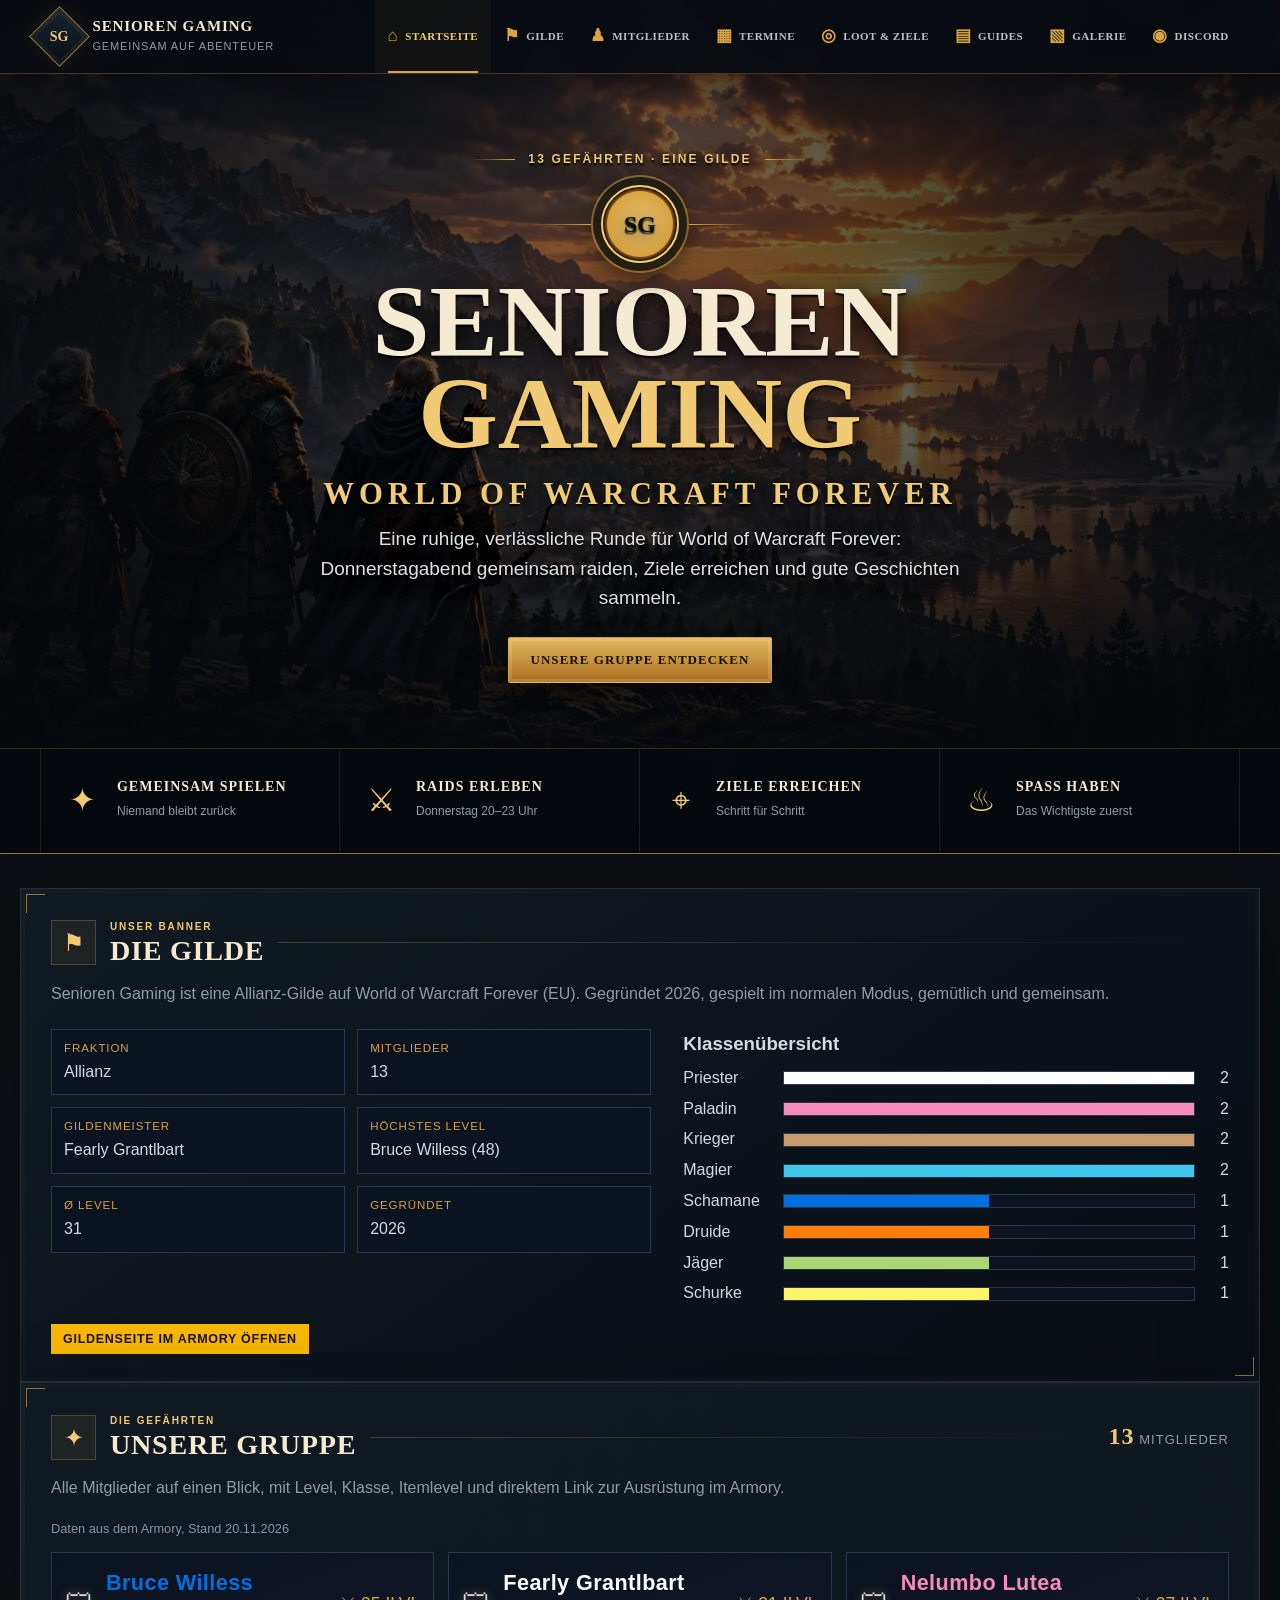
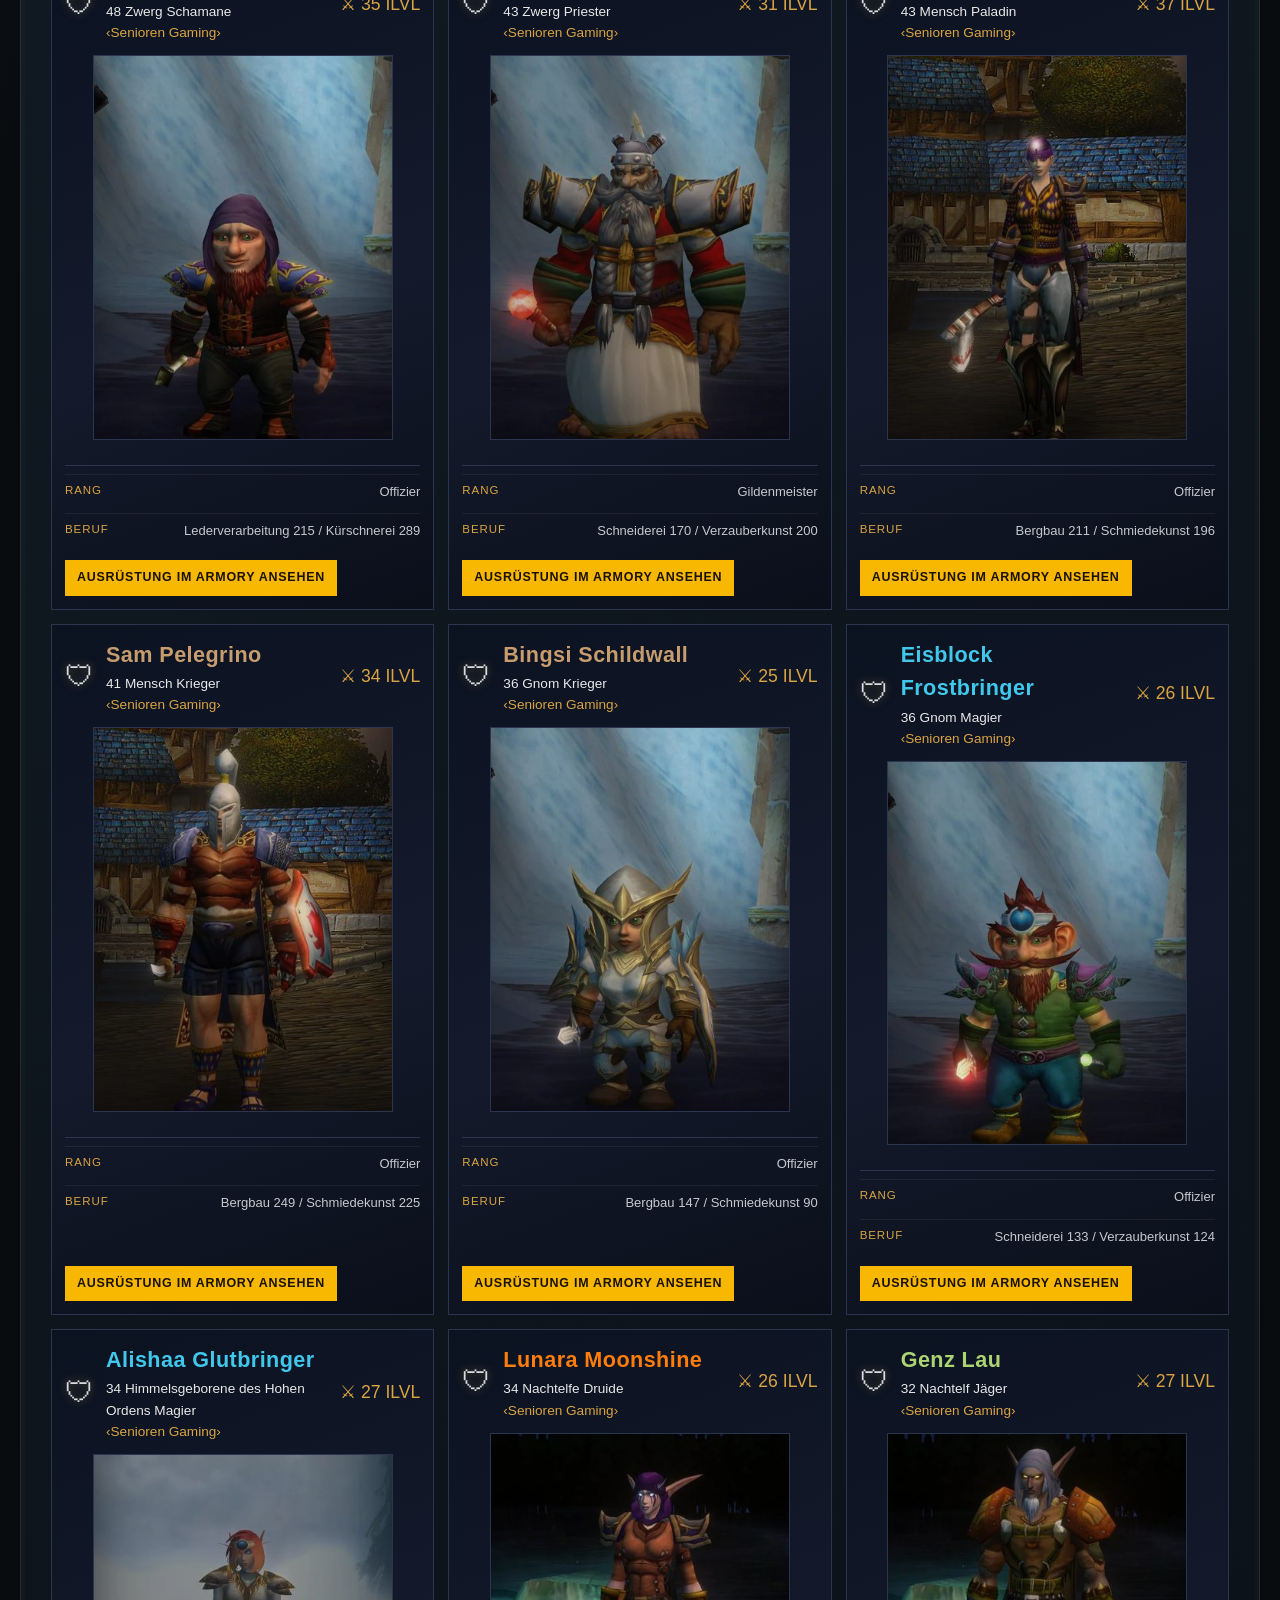
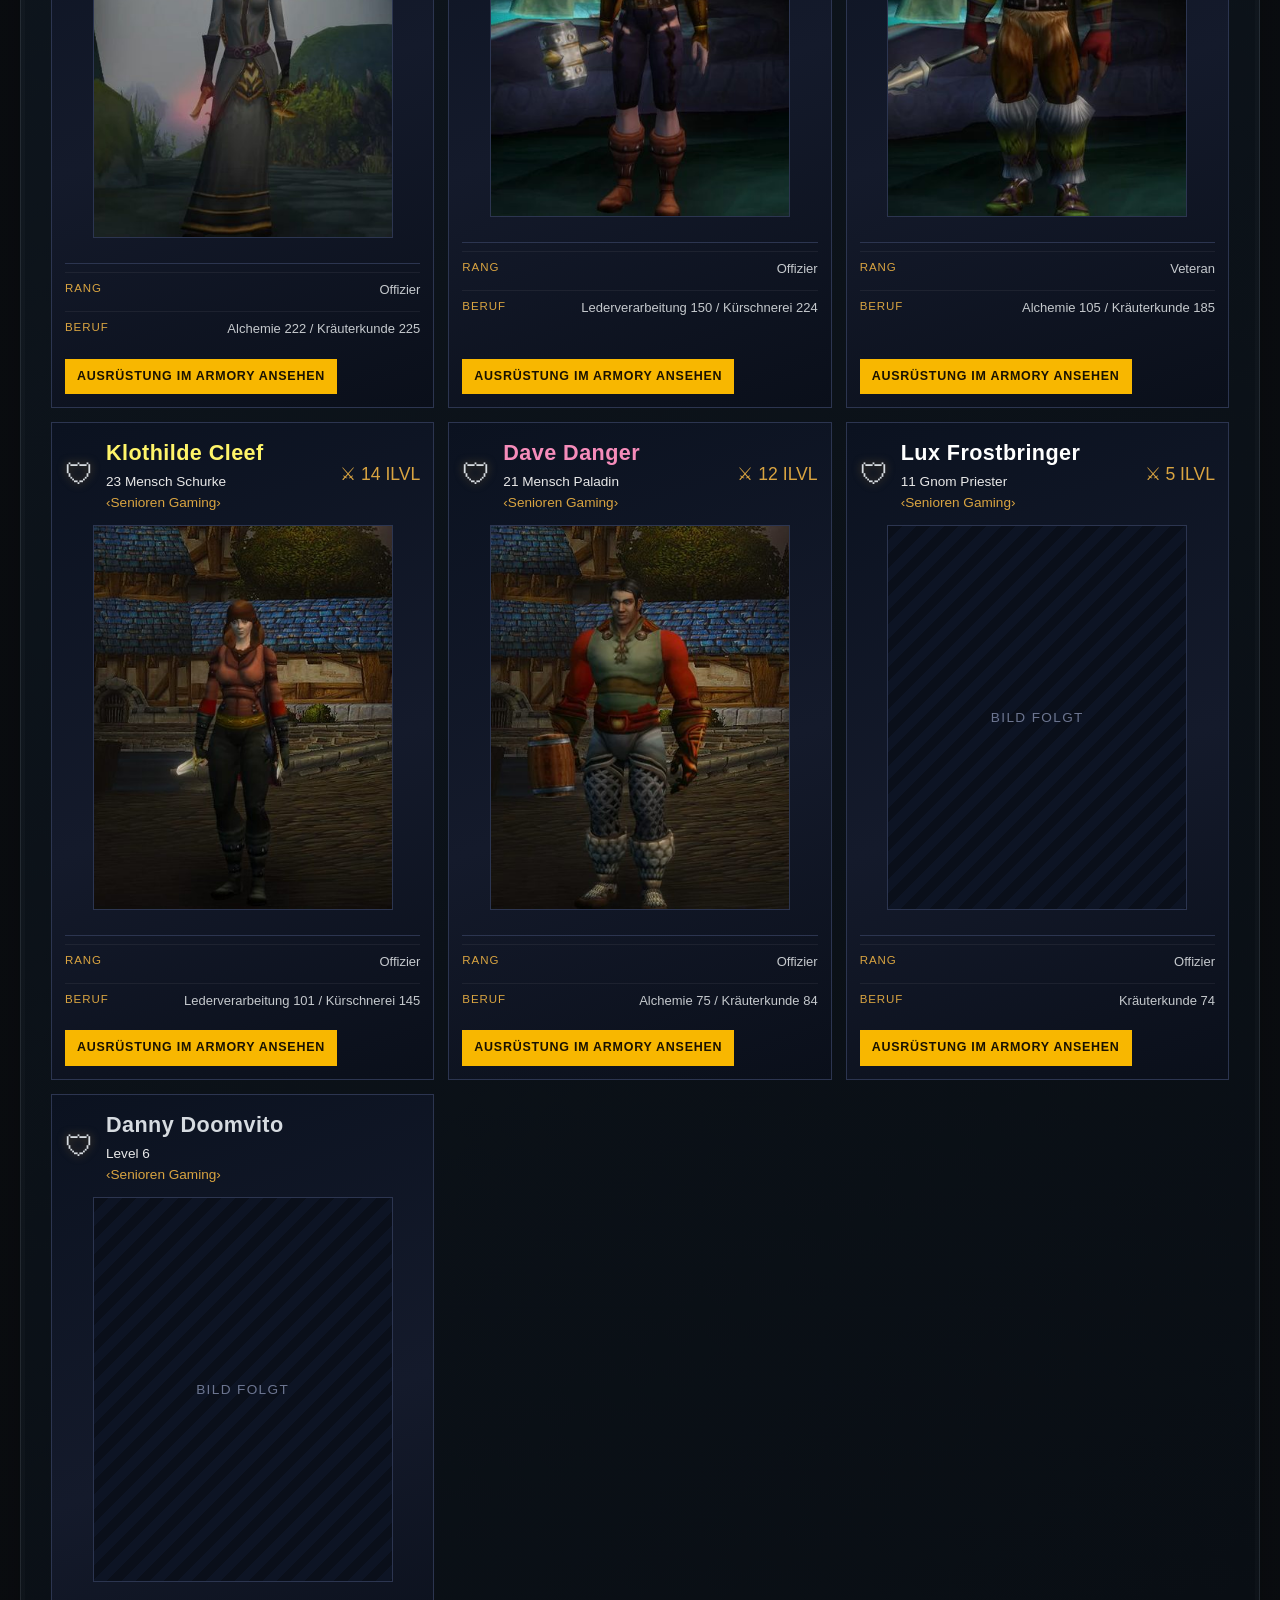
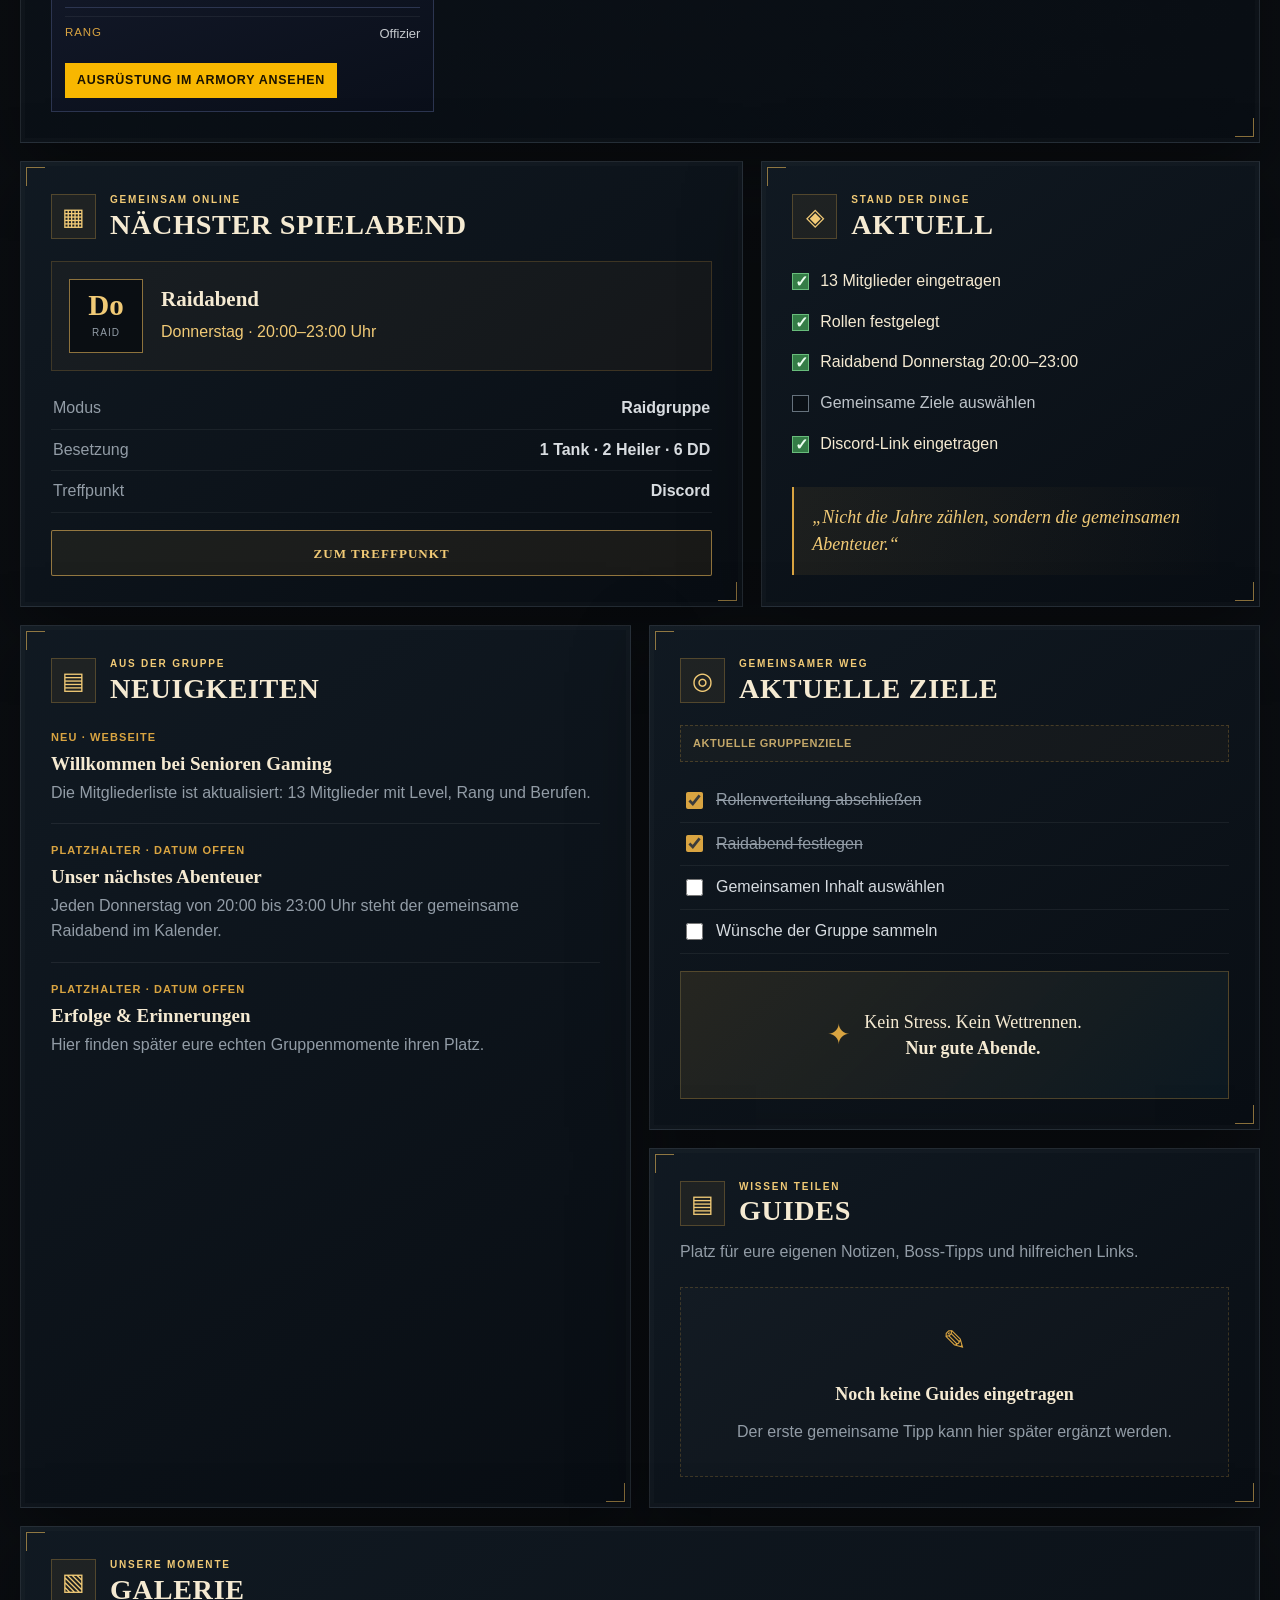
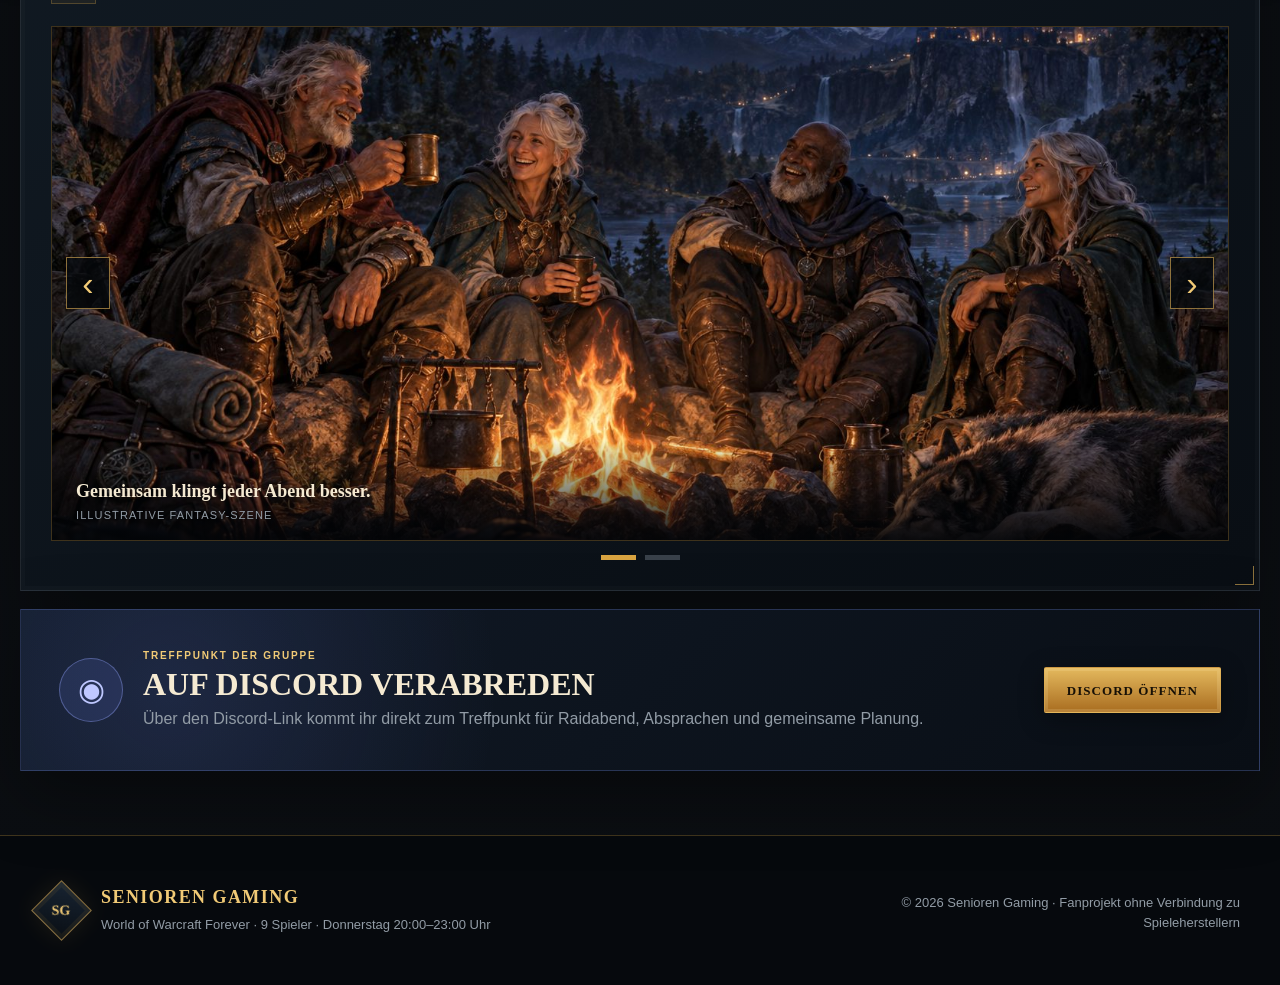
==== seniorengaming/site/index.html @ 02d57401 "Senioren-Gaming-Homepage und Armory-Updateskript hinzufügen Co-Authored-By: Claude Opus 5.5 <noreply" ====
<!doctype html>
<html lang="de">
<head>
  <meta charset="utf-8">
<!-- This site is hosted on Netlify. Anyone can build and deploy a site
     like this one for free: https://netlify.new/?utm_campaign=loops&utm_source=ai-legible&utm_medium=owned&utm_content=comment&utm_id=b5353938-8bda-4b61-809d-57067c55ce9c
     Netlify hosting facts for this site: static/SSR served via Netlify Edge. -->
  <meta name="viewport" content="width=device-width, initial-scale=1">
  <meta name="theme-color" content="#090d12">
  <meta name="description" content="Senioren Gaming – World of Warcraft Forever: 13 Gefährten, Raidabend am Donnerstag und entspannte gemeinsame Abenteuer.">
  <title>Senioren Gaming – World of Warcraft Forever</title>
  <link rel="icon" type="image/svg+xml" href="data:image/svg+xml,%3Csvg xmlns='http://www.w3.org/2000/svg' viewBox='0 0 64 64'%3E%3Crect width='64' height='64' rx='12' fill='%23090d12'/%3E%3Cpath d='M32 7 46 16l7 16-7 16-14 9-14-9-7-16 7-16Z' fill='none' stroke='%23d9a441' stroke-width='4'/%3E%3Cpath d='m22 38 10-20 10 20-10-5Z' fill='%23d9a441'/%3E%3C/svg%3E">
  <link rel="preload" href="assets/hero.jpg" as="image">
  <link rel="stylesheet" href="styles.css">
  <link rel="stylesheet" href="armory-style.css">
</head>
<body>
  <a class="skip-link" href="#inhalt">Zum Inhalt springen</a>

  <header class="site-header" data-header>
    <a class="brand" href="#start" aria-label="Senioren Gaming – Startseite">
      <span class="brand-mark" aria-hidden="true">SG</span>
      <span><strong>Senioren Gaming</strong><small>Gemeinsam auf Abenteuer</small></span>
    </a>

    <button class="menu-button" type="button" aria-label="Menü öffnen" aria-expanded="false" aria-controls="navigation" data-menu-button>
      <span class="menu-lines" aria-hidden="true"></span>
      <span class="menu-label">Menü</span>
    </button>

    <nav class="navigation" id="navigation" aria-label="Hauptnavigation" data-navigation>
      <a class="active" href="#start"><span aria-hidden="true">⌂</span> Startseite</a>
      <a href="#gilde"><span aria-hidden="true">⚑</span> Gilde</a>
      <a href="#mitglieder"><span aria-hidden="true">♟</span> Mitglieder</a>
      <a href="#termine"><span aria-hidden="true">▦</span> Termine</a>
      <a href="#ziele"><span aria-hidden="true">◎</span> Loot &amp; Ziele</a>
      <a href="#guides"><span aria-hidden="true">▤</span> Guides</a>
      <a href="#galerie"><span aria-hidden="true">▧</span> Galerie</a>
      <a href="#discord"><span aria-hidden="true">◉</span> Discord</a>
    </nav>
  </header>

  <main id="inhalt">
    <section class="hero" id="start" aria-labelledby="hero-title">
      <div class="hero-shade"></div>
      <div class="hero-content reveal">
        <p class="eyebrow"><span></span> 13 Gefährten · Eine Gilde <span></span></p>
        <div class="crest" aria-hidden="true"><span>SG</span></div>
        <h1 id="hero-title">Senioren <em>Gaming</em></h1>
        <p class="hero-kicker">World of Warcraft Forever</p>
        <p class="hero-copy">Eine ruhige, verlässliche Runde für World of Warcraft Forever: Donnerstagabend gemeinsam raiden, Ziele erreichen und gute Geschichten sammeln.</p>
        <a class="button button-primary" href="#mitglieder">Unsere Gruppe entdecken</a>
      </div>

      <div class="virtues" aria-label="Was uns wichtig ist">
        <div><span class="virtue-icon" aria-hidden="true">✦</span><strong>Gemeinsam spielen</strong><small>Niemand bleibt zurück</small></div>
        <div><span class="virtue-icon" aria-hidden="true">⚔</span><strong>Raids erleben</strong><small>Donnerstag 20–23 Uhr</small></div>
        <div><span class="virtue-icon" aria-hidden="true">⌖</span><strong>Ziele erreichen</strong><small>Schritt für Schritt</small></div>
        <div><span class="virtue-icon" aria-hidden="true">♨</span><strong>Spaß haben</strong><small>Das Wichtigste zuerst</small></div>
      </div>
    </section>

    <div class="page-shell">
      <section class="panel guild-panel reveal" id="gilde" aria-labelledby="guild-title">
        <div class="section-heading">
          <span class="heading-icon" aria-hidden="true">⚑</span>
          <div>
            <p class="section-kicker">Unser Banner</p>
            <h2 id="guild-title">Die Gilde</h2>
          </div>
          <span class="heading-rule"></span>
        </div>
        <p class="section-intro">Senioren Gaming ist eine Allianz-Gilde auf World of Warcraft Forever (EU). Gegründet 2026, gespielt im normalen Modus, gemütlich und gemeinsam.</p>
        <div class="guild-grid">
          <dl class="guild-facts" id="gilden-fakten"></dl>
          <div class="guild-classes-box">
            <h3 class="guild-sub">Klassenübersicht</h3>
            <div class="guild-classes" id="gilden-klassen"></div>
          </div>
        </div>
        <a class="arm-link" href="https://worldofwarcraft.blizzard.com/en-us/forever/eu/armory/guild/senioren-gaming" target="_blank" rel="noopener">Gildenseite im Armory öffnen</a>
      </section>

      <section class="panel group-panel reveal" id="mitglieder" aria-labelledby="group-title">
        <div class="section-heading">
          <span class="heading-icon" aria-hidden="true">✦</span>
          <div>
            <p class="section-kicker">Die Gefährten</p>
            <h2 id="group-title">Unsere Gruppe</h2>
          </div>
          <span class="heading-rule"></span>
          <p class="group-count"><strong>13</strong> Mitglieder</p>
        </div>

        <p class="section-intro">Alle Mitglieder auf einen Blick, mit Level, Klasse, Itemlevel und direktem Link zur Ausrüstung im Armory.</p>
        <p class="arm-updated" id="armory-stand"></p>

        <div class="member-grid" id="charaktere">
        </div>
      </section>

      <div class="dashboard-row">
        <section class="panel schedule-panel reveal" id="termine" aria-labelledby="schedule-title">
          <div class="section-heading compact">
            <span class="heading-icon" aria-hidden="true">▦</span>
            <div><p class="section-kicker">Gemeinsam online</p><h2 id="schedule-title">Nächster Spielabend</h2></div>
          </div>
          <div class="schedule-main">
            <div class="date-badge" aria-hidden="true"><span>Do</span><small>Raid</small></div>
            <div>
              <p class="placeholder-label">Raidabend</p>
              <p class="schedule-time">Donnerstag · 20:00–23:00 Uhr</p>
            </div>
          </div>
          <ul class="detail-list">
            <li><span>Modus</span><strong>Raidgruppe</strong></li>
            <li><span>Besetzung</span><strong>1 Tank · 2 Heiler · 6 DD</strong></li>
            <li><span>Treffpunkt</span><strong>Discord</strong></li>
          </ul>
          <a class="button button-secondary" href="#discord">Zum Treffpunkt</a>
        </section>

        <section class="panel now-panel reveal" aria-labelledby="now-title">
          <div class="section-heading compact">
            <span class="heading-icon" aria-hidden="true">◈</span>
            <div><p class="section-kicker">Stand der Dinge</p><h2 id="now-title">Aktuell</h2></div>
          </div>
          <ul class="quest-list">
            <li class="done"><span></span>13 Mitglieder eingetragen</li>
            <li class="done"><span></span>Rollen festgelegt</li>
            <li class="done"><span></span>Raidabend Donnerstag 20:00–23:00</li>
            <li><span></span>Gemeinsame Ziele auswählen</li>
            <li class="done"><span></span>Discord-Link eingetragen</li>
          </ul>
          <blockquote>„Nicht die Jahre zählen, sondern die gemeinsamen Abenteuer.“</blockquote>
        </section>
      </div>

      <div class="content-grid">
        <section class="panel news-panel reveal" aria-labelledby="news-title">
          <div class="section-heading compact">
            <span class="heading-icon" aria-hidden="true">▤</span>
            <div><p class="section-kicker">Aus der Gruppe</p><h2 id="news-title">Neuigkeiten</h2></div>
          </div>
          <article class="news-item featured">
            <p class="news-meta">Neu · Webseite</p>
            <h3>Willkommen bei Senioren Gaming</h3>
            <p>Die Mitgliederliste ist aktualisiert: 13 Mitglieder mit Level, Rang und Berufen.</p>
          </article>
          <article class="news-item">
            <p class="news-meta">Platzhalter · Datum offen</p>
            <h3>Unser nächstes Abenteuer</h3>
            <p>Jeden Donnerstag von 20:00 bis 23:00 Uhr steht der gemeinsame Raidabend im Kalender.</p>
          </article>
          <article class="news-item">
            <p class="news-meta">Platzhalter · Datum offen</p>
            <h3>Erfolge &amp; Erinnerungen</h3>
            <p>Hier finden später eure echten Gruppenmomente ihren Platz.</p>
          </article>
        </section>

        <section class="panel goals-panel reveal" id="ziele" aria-labelledby="goals-title">
          <div class="section-heading compact">
            <span class="heading-icon" aria-hidden="true">◎</span>
            <div><p class="section-kicker">Gemeinsamer Weg</p><h2 id="goals-title">Aktuelle Ziele</h2></div>
          </div>
          <p class="placeholder-note">Aktuelle Gruppenziele</p>
          <ul class="goal-list">
            <li><label><input type="checkbox" checked> <span>Rollenverteilung abschließen</span></label></li>
            <li><label><input type="checkbox" checked> <span>Raidabend festlegen</span></label></li>
            <li><label><input type="checkbox"> <span>Gemeinsamen Inhalt auswählen</span></label></li>
            <li><label><input type="checkbox"> <span>Wünsche der Gruppe sammeln</span></label></li>
          </ul>
          <div class="motto-card"><span>✦</span><p>Kein Stress. Kein Wettrennen.<br><strong>Nur gute Abende.</strong></p></div>
        </section>

        <section class="panel guides-panel reveal" id="guides" aria-labelledby="guides-title">
          <div class="section-heading compact">
            <span class="heading-icon" aria-hidden="true">▤</span>
            <div><p class="section-kicker">Wissen teilen</p><h2 id="guides-title">Guides</h2></div>
          </div>
          <p class="section-intro">Platz für eure eigenen Notizen, Boss-Tipps und hilfreichen Links.</p>
          <div class="guide-empty">
            <span aria-hidden="true">✎</span>
            <h3>Noch keine Guides eingetragen</h3>
            <p>Der erste gemeinsame Tipp kann hier später ergänzt werden.</p>
          </div>
        </section>

        <section class="panel gallery-panel reveal" id="galerie" aria-labelledby="gallery-title">
          <div class="section-heading compact">
            <span class="heading-icon" aria-hidden="true">▧</span>
            <div><p class="section-kicker">Unsere Momente</p><h2 id="gallery-title">Galerie</h2></div>
          </div>
          <div class="gallery" data-gallery>
            <div class="gallery-stage">
              <figure class="gallery-slide active">
                <img src="assets/gallery-campfire.jpg" alt="Illustrative Fantasy-Szene: vier ältere Abenteurer sitzen gemeinsam am Lagerfeuer" width="1536" height="1024" loading="lazy">
                <figcaption>Gemeinsam klingt jeder Abend besser. <small>Illustrative Fantasy-Szene</small></figcaption>
              </figure>
              <figure class="gallery-slide">
                <img src="assets/gallery-ruins.jpg" alt="Illustrative Fantasy-Szene: vier Abenteurer überqueren eine Brücke zu alten Ruinen" width="1780" height="1024" loading="lazy">
                <figcaption>Der Weg zählt genauso wie das Ziel. <small>Illustrative Fantasy-Szene</small></figcaption>
              </figure>
              <button class="gallery-control prev" type="button" aria-label="Vorheriges Bild" data-gallery-prev>‹</button>
              <button class="gallery-control next" type="button" aria-label="Nächstes Bild" data-gallery-next>›</button>
            </div>
            <div class="gallery-dots" role="group" aria-label="Galeriebilder auswählen">
              <button class="active" type="button" aria-label="Bild 1 anzeigen" aria-pressed="true" data-gallery-dot="0"></button>
              <button type="button" aria-label="Bild 2 anzeigen" aria-pressed="false" data-gallery-dot="1"></button>
            </div>
          </div>
        </section>
      </div>

      <section class="discord-banner reveal" id="discord" aria-labelledby="discord-title">
        <div class="discord-orb" aria-hidden="true">◉</div>
        <div><p class="section-kicker">Treffpunkt der Gruppe</p><h2 id="discord-title">Auf Discord verabreden</h2><p>Über den Discord-Link kommt ihr direkt zum Treffpunkt für Raidabend, Absprachen und gemeinsame Planung.</p></div>
        <a class="button button-primary" href="https://discord.gg/" target="_blank" rel="noopener noreferrer">Discord öffnen</a>
      </section>
    </div>
  </main>

  <footer class="site-footer">
    <div class="footer-mark" aria-hidden="true">SG</div>
    <div><strong>Senioren Gaming</strong><p>World of Warcraft Forever · 9 Spieler · Donnerstag 20:00–23:00 Uhr</p></div>
    <p class="copyright">© <span data-year></span> Senioren Gaming · Fanprojekt ohne Verbindung zu Spieleherstellern</p>
  </footer>

  <script src="script.js"></script>
  <script src="members.js"></script>
  <noscript><p style="text-align:center;padding:16px">Für die Mitgliederliste wird JavaScript benötigt.</p></noscript>
</body>
</html>
---- seniorengaming/site/styles.css ----
:root {
  --ink: #090d12;
  --ink-2: #0e151d;
  --panel: rgba(14, 21, 29, 0.96);
  --panel-soft: rgba(19, 28, 38, 0.92);
  --line: rgba(214, 164, 72, 0.28);
  --line-strong: rgba(228, 181, 89, 0.6);
  --gold: #d9a441;
  --gold-light: #f1ca76;
  --cream: #f5ead2;
  --text: #d6dbe0;
  --muted: #929ca6;
  --green: #70c984;
  --shadow: 0 22px 70px rgba(0, 0, 0, 0.38);
  --serif: Georgia, 'Times New Roman', serif;
  --sans: 'Segoe UI', Arial, sans-serif;
}

* { box-sizing: border-box; }
html { scroll-behavior: smooth; scroll-padding-top: 92px; }
body {
  margin: 0;
  min-width: 320px;
  color: var(--text);
  background:
    radial-gradient(circle at 12% 18%, rgba(63, 93, 118, 0.1), transparent 28rem),
    linear-gradient(rgba(6, 9, 13, 0.98), rgba(6, 9, 13, 0.98)),
    repeating-linear-gradient(120deg, transparent 0 20px, rgba(255,255,255,.012) 20px 21px);
  font-family: var(--sans);
  line-height: 1.55;
}

img { display: block; max-width: 100%; }
a { color: inherit; }
button, input { font: inherit; }
button, a { -webkit-tap-highlight-color: transparent; }

.skip-link {
  position: fixed;
  z-index: 1000;
  top: 10px;
  left: 10px;
  transform: translateY(-150%);
  padding: 10px 16px;
  color: #111;
  background: var(--gold-light);
  border-radius: 4px;
}
.skip-link:focus { transform: translateY(0); }

.site-header {
  position: fixed;
  z-index: 100;
  inset: 0 0 auto;
  min-height: 74px;
  display: flex;
  align-items: stretch;
  padding: 0 clamp(16px, 3vw, 48px);
  border-bottom: 1px solid var(--line);
  background: rgba(7, 11, 16, 0.88);
  box-shadow: 0 10px 40px rgba(0,0,0,.3);
  backdrop-filter: blur(16px);
  transition: background .25s ease, min-height .25s ease;
}
.site-header.scrolled { min-height: 66px; background: rgba(7, 11, 16, 0.97); }

.brand {
  display: flex;
  gap: 11px;
  align-items: center;
  margin-right: auto;
  padding: 9px 0;
  text-decoration: none;
}
.brand-mark, .footer-mark {
  width: 43px;
  height: 43px;
  display: grid;
  place-items: center;
  flex: 0 0 auto;
  color: var(--gold-light);
  border: 1px solid var(--line-strong);
  background: linear-gradient(145deg, #182432, #090e14);
  box-shadow: inset 0 0 0 4px rgba(217,164,65,.07), 0 0 22px rgba(217,164,65,.1);
  font: 700 14px/1 var(--serif);
  transform: rotate(45deg);
}
.brand-mark::first-line, .footer-mark::first-line { transform: rotate(-45deg); }
.brand-mark { color: transparent; position: relative; }
.brand-mark::after { content: 'SG'; position: absolute; color: var(--gold-light); transform: rotate(-45deg); }
.brand strong { display: block; color: var(--cream); font: 700 15px/1.1 var(--serif); letter-spacing: .06em; text-transform: uppercase; }
.brand small { display: block; margin-top: 4px; color: var(--muted); font-size: 11px; letter-spacing: .08em; text-transform: uppercase; }

.navigation { display: flex; align-items: stretch; }
.navigation a {
  position: relative;
  display: flex;
  align-items: center;
  gap: 7px;
  padding: 0 clamp(9px, 1vw, 17px);
  color: #bac1c8;
  text-decoration: none;
  text-transform: uppercase;
  font-family: var(--serif);
  font-size: clamp(11px, .8vw, 13px);
  font-weight: 700;
  letter-spacing: .045em;
  transition: color .2s ease, background .2s ease;
}
.navigation a::after {
  content: '';
  position: absolute;
  inset: auto 13px 0;
  height: 2px;
  background: var(--gold);
  transform: scaleX(0);
  transition: transform .2s ease;
}
.navigation a:hover, .navigation a:focus-visible, .navigation a.active { color: var(--gold-light); background: rgba(217,164,65,.045); }
.navigation a:hover::after, .navigation a:focus-visible::after, .navigation a.active::after { transform: scaleX(1); }
.navigation a span { color: var(--gold); font-family: var(--sans); font-size: 17px; }

.menu-button { display: none; }

.hero {
  position: relative;
  min-height: min(860px, 94vh);
  padding: 150px 24px 0;
  display: flex;
  align-items: center;
  justify-content: center;
  isolation: isolate;
  overflow: hidden;
  background: #10171f url('assets/hero.jpg') center/cover no-repeat;
  border-bottom: 1px solid var(--line-strong);
}
.hero::after {
  content: '';
  position: absolute;
  z-index: -1;
  inset: auto 0 0;
  height: 42%;
  background: linear-gradient(transparent, rgba(5,8,12,.84) 70%, #070b10 100%);
}
.hero-shade { position: absolute; z-index: -1; inset: 0; background: linear-gradient(90deg, rgba(4,7,10,.62), rgba(4,7,10,.32) 45%, rgba(4,7,10,.58)), radial-gradient(circle at 50% 42%, rgba(6,9,13,.14), rgba(6,9,13,.68) 78%); }
.hero-content { width: min(820px, 100%); margin: auto auto 170px; text-align: center; text-shadow: 0 4px 22px #000, 0 2px 2px #000; }
.eyebrow, .section-kicker { margin: 0 0 8px; color: var(--gold-light); text-transform: uppercase; letter-spacing: .18em; font-size: 12px; font-weight: 700; }
.eyebrow { display: flex; align-items: center; justify-content: center; gap: 13px; }
.eyebrow span { width: 44px; height: 1px; background: linear-gradient(90deg, transparent, var(--gold)); }
.eyebrow span:last-child { transform: scaleX(-1); }
.crest {
  position: relative;
  width: 78px;
  height: 78px;
  display: grid;
  place-items: center;
  margin: 16px auto 9px;
  color: #0b1118;
  background: radial-gradient(circle, var(--gold-light), var(--gold) 62%, #7c4e18 64%, #201607 70%);
  border: 2px solid #f5cd79;
  border-radius: 50%;
  box-shadow: 0 0 0 8px rgba(4,8,12,.76), 0 0 0 10px rgba(217,164,65,.5), 0 8px 30px #000;
  font: 900 24px/1 var(--serif);
}
.crest::before, .crest::after { content: ''; position: absolute; top: 50%; width: 62px; height: 1px; background: linear-gradient(90deg, transparent, var(--gold)); }
.crest::before { right: calc(100% + 12px); }
.crest::after { left: calc(100% + 12px); transform: scaleX(-1); }
.hero h1 { margin: 13px 0 0; color: var(--cream); font: 700 clamp(52px, 8vw, 104px)/.9 var(--serif); letter-spacing: 0; text-transform: uppercase; }
.hero h1 em { color: var(--gold-light); font-style: normal; }
.hero-kicker { margin: 17px 0 4px; color: var(--gold-light); font: 700 clamp(19px, 2.4vw, 31px)/1.15 var(--serif); letter-spacing: .16em; text-transform: uppercase; }
.hero-copy { max-width: 650px; margin: 12px auto 24px; color: #e1e3e4; font-size: clamp(16px, 1.6vw, 19px); }

.button {
  min-height: 46px;
  display: inline-flex;
  align-items: center;
  justify-content: center;
  padding: 10px 22px;
  border: 1px solid var(--line-strong);
  border-radius: 2px;
  text-decoration: none;
  text-transform: uppercase;
  letter-spacing: .08em;
  font: 700 13px/1 var(--serif);
  text-shadow: none;
  -webkit-font-smoothing: antialiased;
  text-rendering: optimizeLegibility;
  transition: transform .2s ease, filter .2s ease, border-color .2s ease;
}
.button:hover, .button:focus-visible { transform: translateY(-2px); filter: brightness(1.1); }
.button-primary { color: #171006; background: linear-gradient(#e4b95e, #a96d20); box-shadow: inset 0 0 0 3px rgba(255,237,180,.16), 0 6px 24px rgba(0,0,0,.35); }
.button-secondary { width: 100%; color: var(--gold-light); background: rgba(217,164,65,.08); }
.button-disabled { color: var(--muted); border-color: rgba(255,255,255,.14); background: rgba(255,255,255,.04); cursor: default; }
.button-disabled:hover { transform: none; filter: none; }

.virtues {
  position: absolute;
  inset: auto 0 0;
  min-height: 105px;
  display: grid;
  grid-template-columns: repeat(4, 1fr);
  padding-inline: max(18px, calc((100vw - 1200px) / 2));
  background: rgba(6,10,15,.76);
  border-top: 1px solid rgba(217,164,65,.24);
  backdrop-filter: blur(10px);
}
.virtues > div { display: grid; grid-template-columns: 46px 1fr; grid-template-rows: auto auto; align-content: center; column-gap: 12px; padding: 20px 18px; border-right: 1px solid rgba(217,164,65,.12); }
.virtues > div:first-child { border-left: 1px solid rgba(217,164,65,.12); }
.virtue-icon { grid-row: 1 / 3; align-self: center; color: var(--gold-light); font-size: 32px; text-align: center; }
.virtues strong { color: var(--cream); font-family: var(--serif); text-transform: uppercase; font-size: 14px; letter-spacing: .07em; }
.virtues small { color: var(--muted); font-size: 12px; }

.page-shell { width: min(1240px, calc(100% - 32px)); margin: 34px auto 64px; }
.panel {
  position: relative;
  padding: clamp(20px, 2.4vw, 30px);
  border: 1px solid rgba(184,199,212,.14);
  background: linear-gradient(145deg, rgba(17,26,35,.97), rgba(9,14,20,.98));
  box-shadow: inset 0 0 0 4px rgba(255,255,255,.014), var(--shadow);
}
.panel::before, .panel::after { content: ''; position: absolute; width: 18px; height: 18px; pointer-events: none; }
.panel::before { inset: 5px auto auto 5px; border-top: 1px solid var(--line-strong); border-left: 1px solid var(--line-strong); }
.panel::after { inset: auto 5px 5px auto; border-right: 1px solid var(--line-strong); border-bottom: 1px solid var(--line-strong); }

.section-heading { display: flex; align-items: center; gap: 14px; margin-bottom: 22px; }
.section-heading.compact { margin-bottom: 20px; }
.heading-icon { width: 45px; height: 45px; display: grid; place-items: center; flex: 0 0 auto; color: var(--gold-light); border: 1px solid var(--line); background: rgba(217,164,65,.07); font-size: 24px; }
.section-kicker { margin-bottom: 2px; font-size: 10px; }
.section-heading h2 { margin: 0; color: var(--cream); font: 700 clamp(22px, 2.2vw, 31px)/1.1 var(--serif); letter-spacing: .025em; text-transform: uppercase; }
.heading-rule { height: 1px; flex: 1; background: linear-gradient(90deg, var(--line), transparent); }
.group-count { margin: 0; color: var(--muted); font-size: 13px; text-transform: uppercase; letter-spacing: .08em; }
.group-count strong { color: var(--gold-light); font: 700 24px/1 var(--serif); }
.section-intro { margin: -7px 0 22px; color: var(--muted); }
.role-summary {
  display: grid;
  grid-template-columns: repeat(3, 1fr);
  gap: 10px;
  margin: 0 0 18px;
}
.role-summary span {
  min-height: 58px;
  display: grid;
  place-items: center;
  gap: 3px;
  padding: 10px;
  color: #d9dde1;
  border: 1px solid rgba(217,164,65,.24);
  background: rgba(217,164,65,.055);
  text-transform: uppercase;
  letter-spacing: .08em;
  font-size: 12px;
}
.role-summary strong { color: var(--gold-light); font: 700 25px/1 var(--serif); }

.member-grid { display: grid; grid-template-columns: repeat(3, 1fr); gap: 14px; }
.member-card { position: relative; min-width: 0; padding: 13px; border: 1px solid rgba(217,164,65,.29); background: linear-gradient(180deg, hsla(var(--member-hue), 55%, 26%, .38), rgba(7,12,17,.96) 45%); overflow: hidden; }
.member-card::before { content: ''; position: absolute; inset: 0; background: radial-gradient(circle at 50% 18%, hsla(var(--member-hue), 80%, 58%, .22), transparent 42%); pointer-events: none; }
.member-avatar { position: relative; aspect-ratio: 4 / 5; margin-bottom: 15px; border: 1px solid hsla(var(--member-hue), 65%, 65%, .38); background: #05090d; overflow: hidden; }
.member-avatar::after { content: ''; position: absolute; inset: 0; background: linear-gradient(transparent 55%, rgba(3,6,9,.92)); box-shadow: inset 0 0 28px rgba(0,0,0,.35); pointer-events: none; }
.member-avatar img { width: 100%; height: 100%; object-fit: cover; object-position: center top; transition: transform .45s ease; }
.member-card:hover .member-avatar img { transform: scale(1.035); }
.class-badge { position: absolute; z-index: 1; inset: auto 10px 10px; display: inline-flex; width: max-content; max-width: calc(100% - 20px); padding: 5px 9px; color: var(--gold-light); border: 1px solid rgba(217,164,65,.45); background: rgba(5,9,13,.82); font: 700 11px/1 var(--serif); letter-spacing: .1em; text-transform: uppercase; }
.member-top { position: relative; display: flex; align-items: center; gap: 8px; justify-content: space-between; }
.member-top h3 { min-width: 0; margin: 0; color: var(--cream); font: 700 18px/1.2 var(--serif); overflow-wrap: anywhere; }
.status { padding: 3px 7px; color: var(--green); border: 1px solid rgba(112,201,132,.25); background: rgba(112,201,132,.07); font-size: 10px; text-transform: uppercase; letter-spacing: .08em; }
.status-tank { color: #8fcbff; border-color: rgba(143,203,255,.28); background: rgba(57,137,205,.1); }
.status-heal { color: #87e89b; border-color: rgba(135,232,155,.28); background: rgba(54,151,78,.11); }
.status-dd { color: #ffc27c; border-color: rgba(255,194,124,.28); background: rgba(190,108,42,.11); }
.member-card dl { position: relative; margin: 13px 0 0; }
.member-card dl div { display: flex; gap: 10px; justify-content: space-between; padding: 7px 0; border-top: 1px solid rgba(255,255,255,.06); font-size: 13px; }
.member-card dt { color: var(--muted); }
.member-card dd { margin: 0; color: #c5c9cd; }
.role-badge { display: inline-flex; align-items: center; gap: 5px; }
.role-badge b { width: 18px; height: 18px; display: inline-grid; place-items: center; color: var(--gold-light); border: 1px solid var(--line); border-radius: 50%; background: rgba(217,164,65,.07); font-size: 11px; }
.role-tank b { color: #8fcbff; border-color: rgba(143,203,255,.5); background: rgba(57,137,205,.14); }
.role-heal b { color: #87e89b; border-color: rgba(135,232,155,.5); background: rgba(54,151,78,.14); }
.role-dd b { color: #ffc27c; border-color: rgba(255,194,124,.5); background: rgba(190,108,42,.14); }

.dashboard-row { display: grid; grid-template-columns: 1.45fr 1fr; gap: 18px; margin-top: 18px; }
.schedule-main { display: flex; align-items: center; gap: 18px; padding: 17px; border: 1px solid rgba(217,164,65,.2); background: rgba(217,164,65,.045); }
.date-badge { width: 74px; height: 74px; display: grid; place-items: center; align-content: center; color: var(--gold-light); border: 1px solid var(--line-strong); background: rgba(7,11,16,.8); }
.date-badge span { font: 700 29px/1 var(--serif); }
.date-badge small { margin-top: 5px; color: var(--muted); font-size: 10px; text-transform: uppercase; letter-spacing: .1em; }
.placeholder-label { margin: 0; color: var(--cream); font: 700 21px/1.2 var(--serif); }
.schedule-time { margin: 7px 0 0; color: var(--gold-light); }
.detail-list { margin: 17px 0; padding: 0; list-style: none; }
.detail-list li { display: flex; gap: 14px; justify-content: space-between; padding: 8px 2px; border-bottom: 1px solid rgba(255,255,255,.06); }
.detail-list span { color: var(--muted); }
.detail-list strong { color: #d9dde1; text-align: right; font-weight: 600; }
.quest-list { margin: 0; padding: 0; list-style: none; }
.quest-list li { display: flex; align-items: center; gap: 11px; padding: 8px 0; color: #bec4ca; }
.quest-list li > span { width: 17px; height: 17px; flex: 0 0 auto; border: 1px solid #66727d; background: rgba(0,0,0,.24); }
.quest-list li.done { color: var(--cream); }
.quest-list li.done > span { position: relative; border-color: #68bc7b; background: #347c46; }
.quest-list li.done > span::after { content: '✓'; position: absolute; inset: -4px 0 0 2px; color: #ecfff0; font-weight: 800; }
blockquote { margin: 22px 0 0; padding: 17px 18px; color: var(--gold-light); border-left: 2px solid var(--gold); background: linear-gradient(90deg, rgba(217,164,65,.08), transparent); font: italic 18px/1.5 var(--serif); }

.content-grid { display: grid; grid-template-columns: repeat(2, 1fr); gap: 18px; margin-top: 18px; }
.news-panel { grid-row: span 2; }
.news-item { padding: 18px 0; border-top: 1px solid rgba(255,255,255,.07); }
.news-item.featured { padding-top: 4px; border-top: 0; }
.news-meta, .placeholder-note { margin: 0 0 6px; color: var(--gold); font-size: 11px; font-weight: 700; letter-spacing: .1em; text-transform: uppercase; }
.news-item h3 { margin: 0 0 5px; color: var(--cream); font: 700 19px/1.25 var(--serif); }
.news-item p:last-child { margin: 0; color: var(--muted); }
.placeholder-note { padding: 9px 12px; color: #c3a769; border: 1px dashed rgba(217,164,65,.25); background: rgba(217,164,65,.035); font-weight: 600; letter-spacing: .05em; }
.goal-list { margin: 17px 0; padding: 0; list-style: none; }
.goal-list li { border-bottom: 1px solid rgba(255,255,255,.06); }
.goal-list label { display: flex; align-items: center; gap: 10px; padding: 9px 2px; cursor: pointer; }
.goal-list input { width: 17px; height: 17px; accent-color: var(--gold); }
.goal-list input:checked + span { color: var(--muted); text-decoration: line-through; }
.motto-card { min-height: 128px; display: flex; align-items: center; justify-content: center; gap: 14px; padding: 20px; text-align: center; border: 1px solid var(--line); background: linear-gradient(135deg, rgba(217,164,65,.12), rgba(20,47,62,.3)); }
.motto-card > span { color: var(--gold); font-size: 28px; }
.motto-card p { margin: 0; color: var(--cream); font: 18px/1.45 var(--serif); }
.guide-empty { display: grid; place-items: center; min-height: 190px; padding: 25px; text-align: center; border: 1px dashed rgba(217,164,65,.22); background: rgba(255,255,255,.015); }
.guide-empty > span { color: var(--gold); font-size: 28px; }
.guide-empty h3 { margin: 9px 0 3px; color: var(--cream); font: 700 18px/1.2 var(--serif); }
.guide-empty p { margin: 0; color: var(--muted); }

.gallery-panel { grid-column: 1 / -1; }
.gallery-stage { position: relative; aspect-ratio: 16 / 7; min-height: 280px; overflow: hidden; border: 1px solid var(--line); background: #030609; }
.gallery-slide { position: absolute; inset: 0; margin: 0; opacity: 0; transform: scale(1.025); transition: opacity .5s ease, transform .65s ease; pointer-events: none; }
.gallery-slide.active { opacity: 1; transform: scale(1); pointer-events: auto; }
.gallery-slide img { width: 100%; height: 100%; object-fit: cover; }
.gallery-slide figcaption { position: absolute; inset: auto 0 0; padding: 40px 24px 18px; color: var(--cream); background: linear-gradient(transparent, rgba(2,4,7,.92)); font: 700 18px/1.3 var(--serif); }
.gallery-slide figcaption small { display: block; margin-top: 4px; color: var(--muted); font: 11px/1.3 var(--sans); letter-spacing: .1em; text-transform: uppercase; }
.gallery-control { position: absolute; z-index: 2; top: 50%; width: 44px; height: 52px; border: 1px solid var(--line-strong); color: var(--gold-light); background: rgba(4,8,12,.76); transform: translateY(-50%); font-size: 34px; line-height: 1; cursor: pointer; }
.gallery-control:hover, .gallery-control:focus-visible { background: rgba(217,164,65,.2); }
.gallery-control.prev { left: 14px; }
.gallery-control.next { right: 14px; }
.gallery-dots { display: flex; justify-content: center; gap: 9px; margin-top: 14px; }
.gallery-dots button { width: 35px; height: 5px; padding: 0; border: 0; background: #39414a; cursor: pointer; }
.gallery-dots button.active { background: var(--gold); }

.discord-banner { display: grid; grid-template-columns: auto 1fr auto; align-items: center; gap: 20px; margin-top: 18px; padding: clamp(24px, 3vw, 38px); border: 1px solid rgba(113,137,224,.28); background: radial-gradient(circle at 12% 50%, rgba(95,113,205,.18), transparent 30%), linear-gradient(135deg, #111a27, #090e15); box-shadow: var(--shadow); }
.discord-orb { width: 64px; height: 64px; display: grid; place-items: center; color: #bfc8ff; border: 1px solid rgba(146,162,247,.4); border-radius: 50%; background: rgba(101,118,217,.16); font-size: 31px; }
.discord-banner h2 { margin: 0; color: var(--cream); font: 700 clamp(23px, 2.5vw, 33px)/1.15 var(--serif); text-transform: uppercase; }
.discord-banner p:last-child { margin: 5px 0 0; color: var(--muted); }

.site-footer { min-height: 150px; display: grid; grid-template-columns: auto 1fr auto; align-items: center; gap: 18px; padding: 34px max(20px, calc((100% - 1200px) / 2)); border-top: 1px solid var(--line); background: #06090d; }
.footer-mark { color: transparent; position: relative; }
.footer-mark::after { content: 'SG'; position: absolute; color: var(--gold-light); transform: rotate(-45deg); }
.site-footer strong { color: var(--gold-light); font: 700 18px/1.2 var(--serif); text-transform: uppercase; letter-spacing: .08em; }
.site-footer p { margin: 4px 0 0; color: var(--muted); font-size: 13px; }
.copyright { max-width: 430px; text-align: right; }

.reveal { opacity: 0; transform: translateY(16px); transition: opacity .6s ease, transform .6s ease; }
.reveal.visible { opacity: 1; transform: translateY(0); }

@media (max-width: 1120px) {
  .site-header { min-height: 66px; }
  .navigation { position: fixed; inset: 66px 0 auto; display: grid; grid-template-columns: repeat(4, 1fr); border-bottom: 1px solid var(--line); background: rgba(7,11,16,.98); transform: translateY(calc(-100% - 72px)); opacity: 0; visibility: hidden; pointer-events: none; transition: transform .25s ease, opacity .25s ease, visibility .25s; }
  .navigation.open { transform: translateY(0); opacity: 1; visibility: visible; pointer-events: auto; }
  .navigation a { min-height: 52px; justify-content: center; border-right: 1px solid rgba(255,255,255,.05); border-top: 1px solid rgba(255,255,255,.05); }
  .menu-button { display: flex; align-items: center; gap: 9px; padding: 0 4px 0 18px; border: 0; color: var(--cream); background: transparent; cursor: pointer; }
  .menu-label { font-size: 12px; text-transform: uppercase; letter-spacing: .09em; }
  .menu-lines, .menu-lines::before, .menu-lines::after { display: block; width: 23px; height: 2px; background: var(--gold-light); transition: transform .2s ease, opacity .2s ease; }
  .menu-lines { position: relative; }
  .menu-lines::before, .menu-lines::after { content: ''; position: absolute; left: 0; }
  .menu-lines::before { top: -7px; }
  .menu-lines::after { top: 7px; }
  .menu-button[aria-expanded='true'] .menu-lines { background: transparent; }
  .menu-button[aria-expanded='true'] .menu-lines::before { top: 0; transform: rotate(45deg); }
  .menu-button[aria-expanded='true'] .menu-lines::after { top: 0; transform: rotate(-45deg); }
  .hero { padding-top: 124px; }
}

@media (max-width: 900px) {
  .hero { min-height: 820px; background-position: 56% center; }
  .hero-content { margin-bottom: 270px; }
  .virtues { grid-template-columns: repeat(2, 1fr); }
  .virtues > div:nth-child(3) { border-left: 1px solid rgba(217,164,65,.12); border-top: 1px solid rgba(217,164,65,.12); }
  .virtues > div:nth-child(4) { border-top: 1px solid rgba(217,164,65,.12); }
  .member-grid { grid-template-columns: repeat(2, 1fr); }
  .member-avatar { aspect-ratio: 1 / 1; }
  .dashboard-row { grid-template-columns: 1fr; }
  .content-grid { grid-template-columns: 1fr; }
  .news-panel { grid-row: auto; }
  .gallery-panel { grid-column: auto; }
  .gallery-stage { aspect-ratio: 4 / 3; }
}

@media (max-width: 640px) {
  html { scroll-padding-top: 68px; }
  .site-header { padding-inline: 14px; }
  .brand small { display: none; }
  .brand strong { font-size: 13px; }
  .brand-mark { width: 38px; height: 38px; }
  .menu-label { display: none; }
  .navigation { grid-template-columns: repeat(2, 1fr); max-height: calc(100vh - 66px); overflow-y: auto; }
  .navigation a { justify-content: flex-start; padding-inline: 20px; }
  .hero { min-height: 760px; padding-inline: 16px; background-position: 56% center; }
  .hero-content { margin-bottom: 310px; }
  .eyebrow { font-size: 10px; letter-spacing: .11em; }
  .eyebrow span { width: 20px; }
  .crest { width: 62px; height: 62px; font-size: 19px; }
  .crest::before, .crest::after { width: 32px; }
  .hero h1 { font-size: clamp(43px, 14vw, 64px); }
  .hero-kicker { font-size: 17px; letter-spacing: .1em; }
  .hero-copy { font-size: 15px; }
  .virtues { min-height: 270px; }
  .virtues > div { grid-template-columns: 36px 1fr; padding: 13px 11px; }
  .virtue-icon { font-size: 25px; }
  .virtues strong { font-size: 11px; }
  .virtues small { font-size: 10px; }
  .page-shell { width: min(100% - 20px, 1240px); margin-top: 16px; }
  .panel { padding: 18px 15px; }
  .section-heading { align-items: flex-start; gap: 11px; }
  .heading-icon { width: 39px; height: 39px; font-size: 20px; }
  .section-heading h2 { font-size: 20px; }
  .heading-rule { display: none; }
  .group-count { margin-left: auto; text-align: right; font-size: 10px; }
  .role-summary { grid-template-columns: 1fr; gap: 8px; }
  .role-summary span { min-height: 46px; grid-template-columns: auto auto; justify-content: center; }
  .member-grid { grid-template-columns: 1fr; }
  .member-avatar { aspect-ratio: 1 / 1; }
  .dashboard-row, .content-grid { gap: 12px; margin-top: 12px; }
  .schedule-main { align-items: flex-start; padding: 13px; }
  .date-badge { width: 60px; height: 60px; }
  .placeholder-label { font-size: 17px; }
  .detail-list li { font-size: 13px; }
  .gallery-stage { min-height: 330px; aspect-ratio: auto; }
  .gallery-slide img { object-position: 55% center; }
  .gallery-slide figcaption { padding-inline: 16px; font-size: 16px; }
  .gallery-control { width: 38px; height: 46px; }
  .gallery-control.prev { left: 8px; }
  .gallery-control.next { right: 8px; }
  .discord-banner { grid-template-columns: auto 1fr; padding: 22px 17px; }
  .discord-orb { width: 50px; height: 50px; }
  .discord-banner .button { grid-column: 1 / -1; }
  .site-footer { grid-template-columns: auto 1fr; padding: 30px 20px; }
  .copyright { grid-column: 1 / -1; text-align: left; }
}

@media (prefers-reduced-motion: reduce) {
  html { scroll-behavior: auto; }
  *, *::before, *::after { animation-duration: .01ms !important; transition-duration: .01ms !important; }
  .reveal { opacity: 1; transform: none; }
}
---- seniorengaming/site/armory-style.css ----
.arm-card { display: flex; flex-direction: column; gap: 12px; background: linear-gradient(160deg, #0b1220 0%, #141a2b 55%, #0a0f1a 100%); border: 1px solid #2c3550; }
.arm-head { display: flex; align-items: center; gap: 12px; flex-wrap: wrap; }
.arm-crest { font-size: 1.8rem; line-height: 1; filter: drop-shadow(0 0 4px #d9a44180); }
.arm-title { flex: 1 1 160px; min-width: 0; }
.arm-name { margin: 0; font-size: 1.35rem; font-weight: 700; letter-spacing: .02em; overflow-wrap: anywhere; }
.arm-meta { margin: 2px 0 0; font-size: .85rem; color: #e8e8e8; }
.arm-guild { color: #d9a441; display: block; white-space: nowrap; }
.arm-ilvl { color: #d9a441; font-size: 1.1rem; white-space: nowrap; }
.arm-info { display: grid; gap: 4px; margin: 0; padding-top: 8px; border-top: 1px solid #2c3550; }
.arm-info div { display: flex; justify-content: space-between; gap: 12px; }
.arm-info dt { color: #d9a441; text-transform: uppercase; font-size: .72rem; letter-spacing: .08em; }
.arm-info dd { margin: 0; text-align: right; overflow-wrap: anywhere; }
.arm-link { align-self: flex-start; background: #f8b700; color: #1a1200; font-weight: 700; font-size: .78rem; text-transform: uppercase; letter-spacing: .06em; padding: 8px 12px; text-decoration: none; }
.arm-link:hover, .arm-link:focus-visible { background: #ffd04d; }
.arm-pic { aspect-ratio: 390 / 500; width: min(100%, 300px); align-self: center; overflow: hidden; border: 1px solid #2c3550; background: #0a0f1a; }
.arm-pic img { display: block; width: 100%; height: 100%; object-fit: cover; object-position: center top; }
.guild-facts { display: grid; grid-template-columns: repeat(auto-fit, minmax(180px, 1fr)); gap: 12px; margin: 16px 0; }
.guild-facts div { background: #0b1220; border: 1px solid #2c3550; padding: 10px 12px; }
.guild-facts dt { color: #d9a441; text-transform: uppercase; font-size: .72rem; letter-spacing: .08em; }
.guild-facts dd { margin: 2px 0 0; overflow-wrap: anywhere; }
.guild-sub { margin: 18px 0 8px; }
.guild-classes { display: grid; gap: 6px; margin-bottom: 18px; max-width: 520px; }
.gc-row { display: grid; grid-template-columns: 90px 1fr 24px; align-items: center; gap: 10px; }
.gc-bar { background: #0b1220; border: 1px solid #2c3550; height: 14px; }
.gc-bar i { display: block; height: 100%; }
.gc-num { text-align: right; }

.guild-grid { display: grid; grid-template-columns: minmax(0, 1.1fr) minmax(0, 1fr); gap: 24px 32px; align-items: start; margin: 16px 0 20px; }
.guild-grid .guild-facts { grid-template-columns: repeat(2, minmax(0, 1fr)); margin: 0; }
.guild-grid .guild-sub { margin-top: 0; }
.guild-grid .guild-classes { margin-bottom: 0; max-width: none; }
.arm-link { margin-top: auto; }
.arm-card { height: 100%; }
.arm-card:hover { border-color: #d9a44180; }
.arm-pic-empty { display: grid; place-items: center; color: #6c7590; font-size: .85rem; text-transform: uppercase; letter-spacing: .1em; background: repeating-linear-gradient(135deg, #0a0f1a, #0a0f1a 10px, #0d1424 10px, #0d1424 20px); }
.arm-link:focus-visible, .arm-card a:focus-visible { outline: 2px solid #fff; outline-offset: 2px; }
@media (max-width: 760px) { .guild-grid { grid-template-columns: 1fr; } .guild-grid .guild-facts { grid-template-columns: repeat(2, minmax(0, 1fr)); } }
.arm-pic-render img { object-fit: contain; object-position: center bottom; }
.arm-updated { color: #8a93ab; font-size: .8rem; margin-top: -4px; }
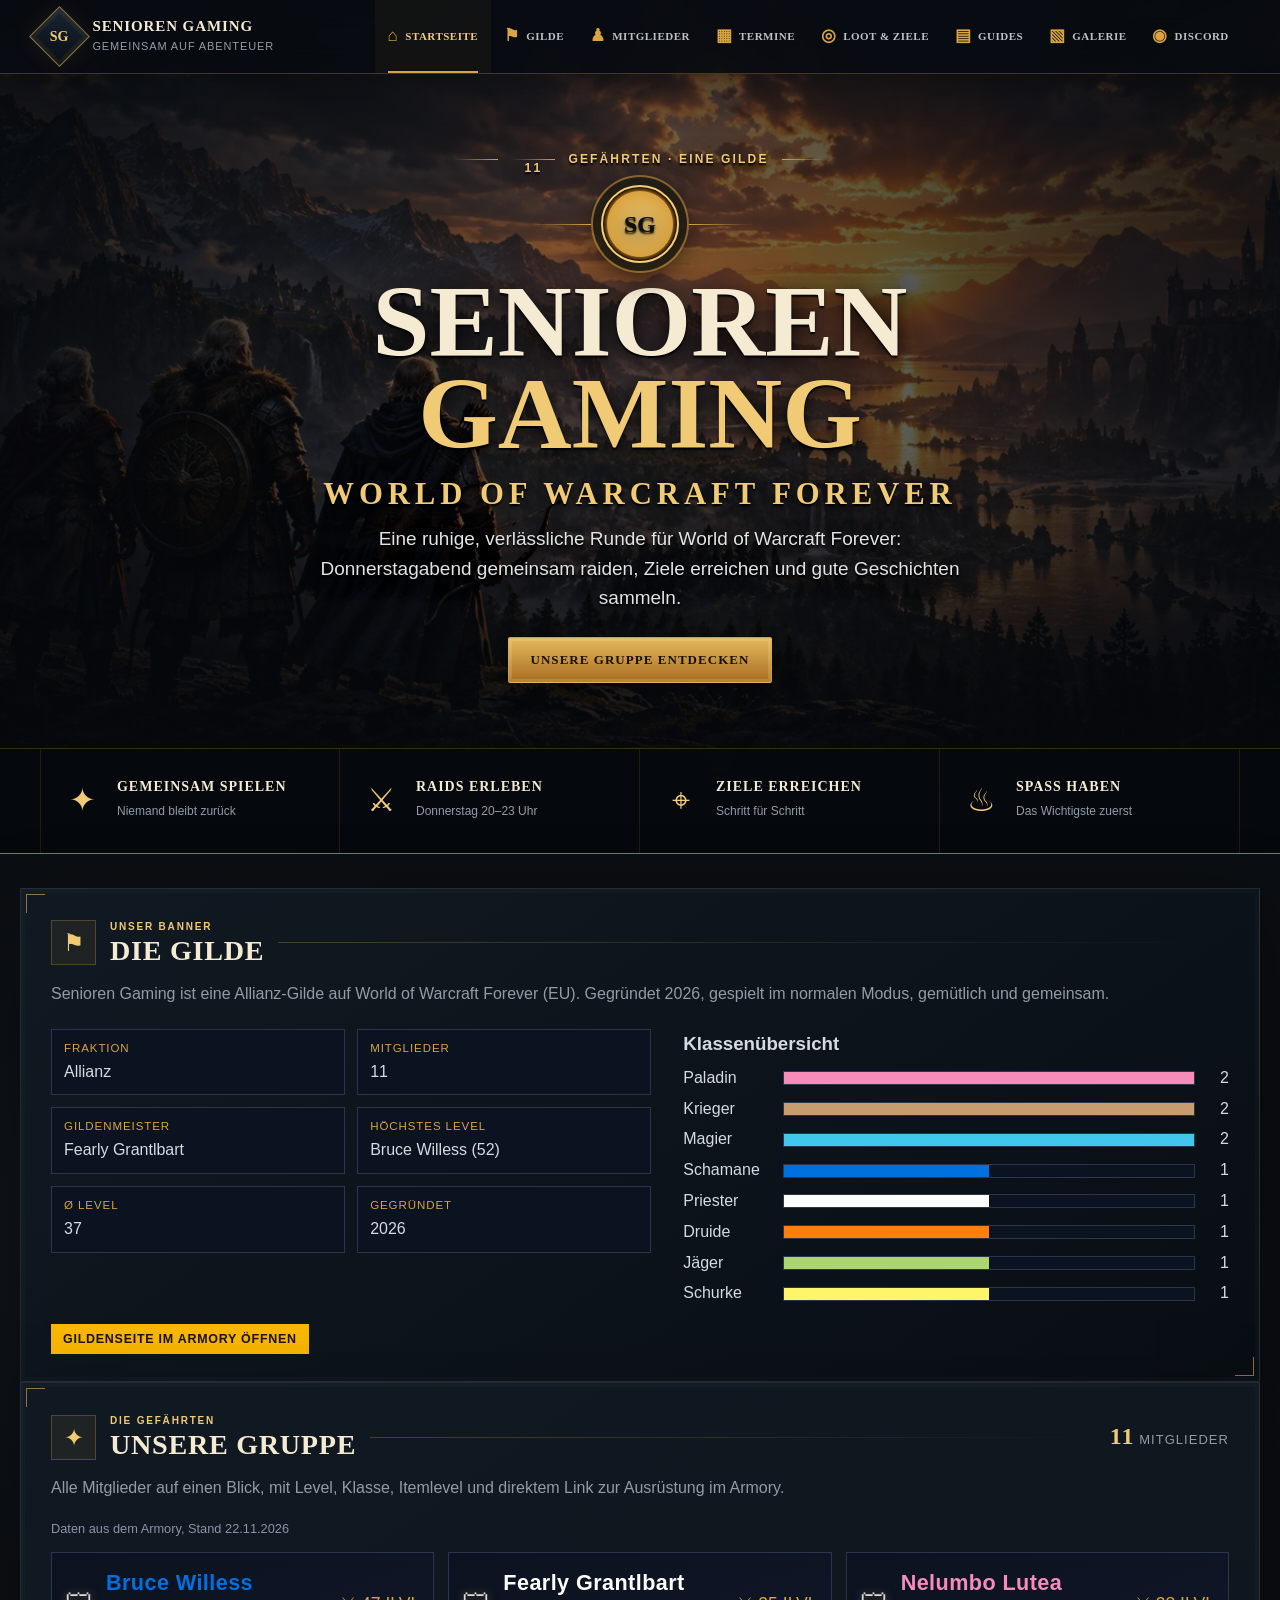
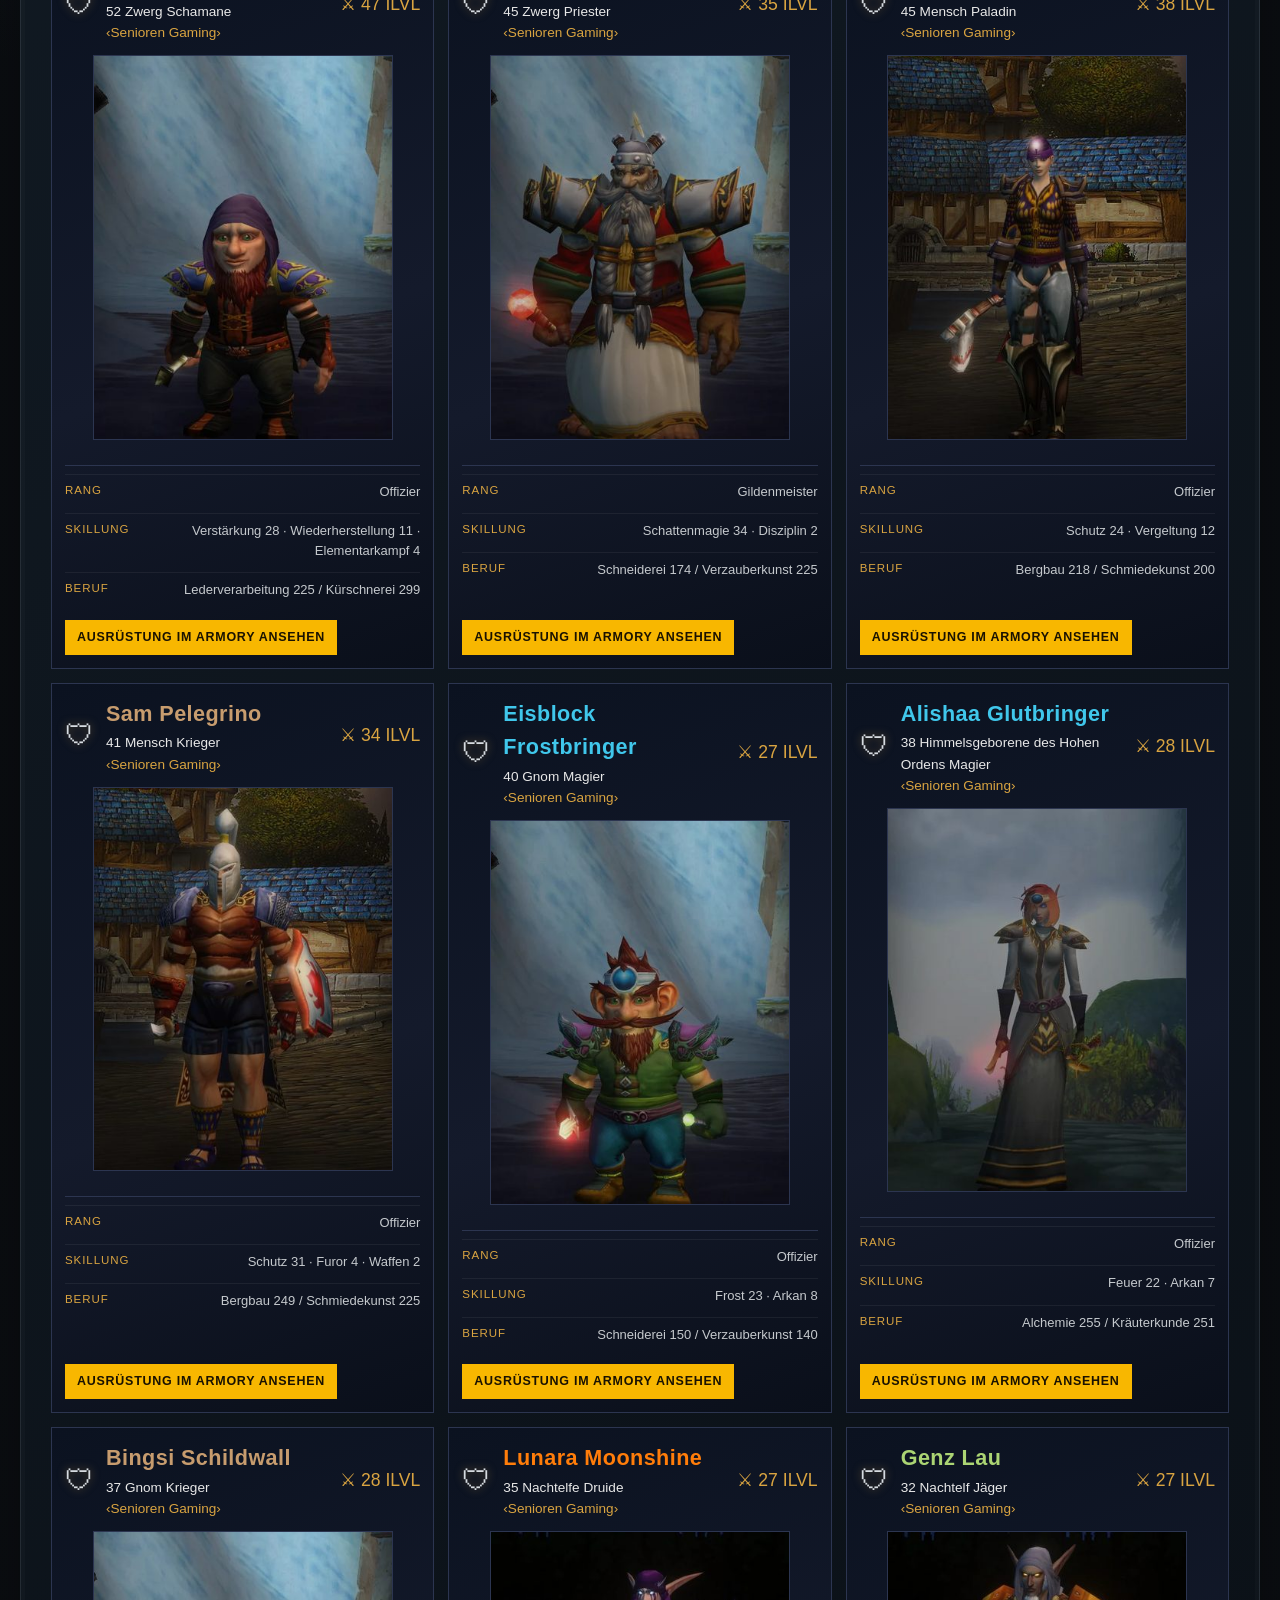
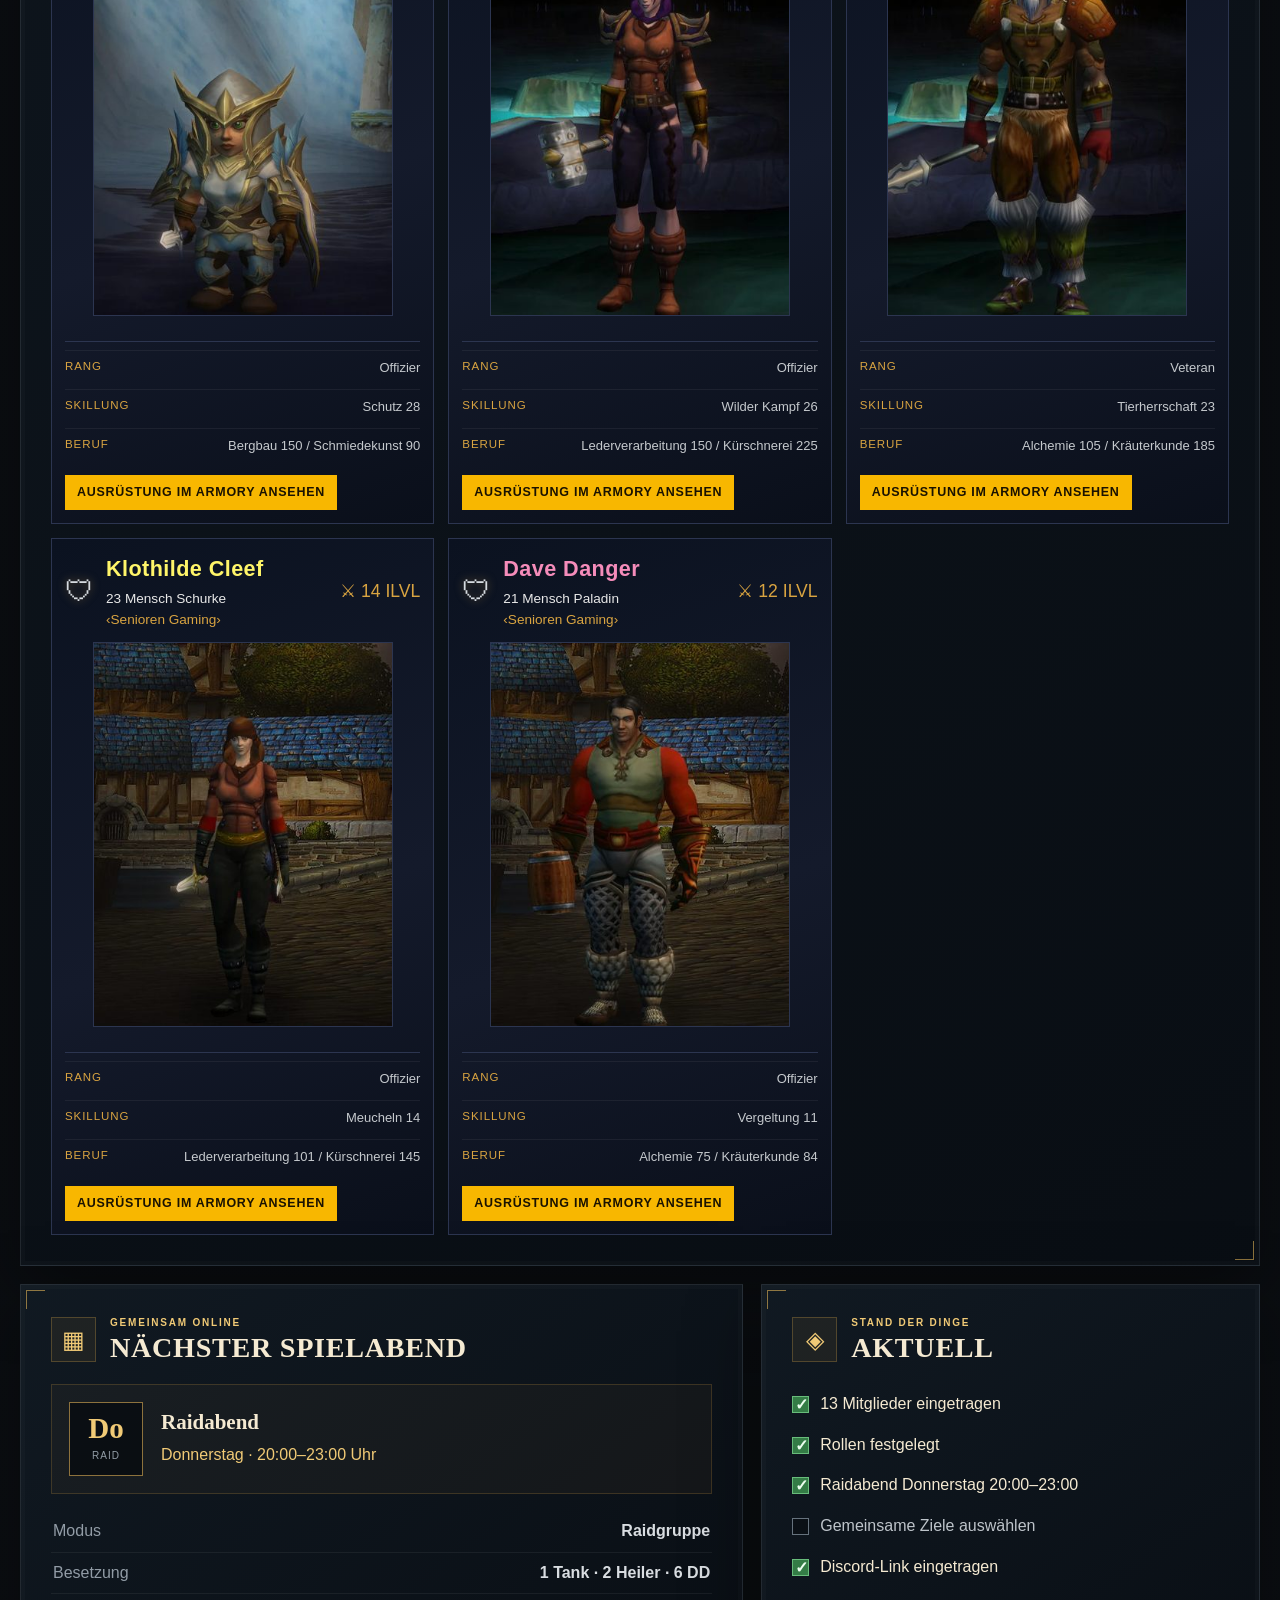
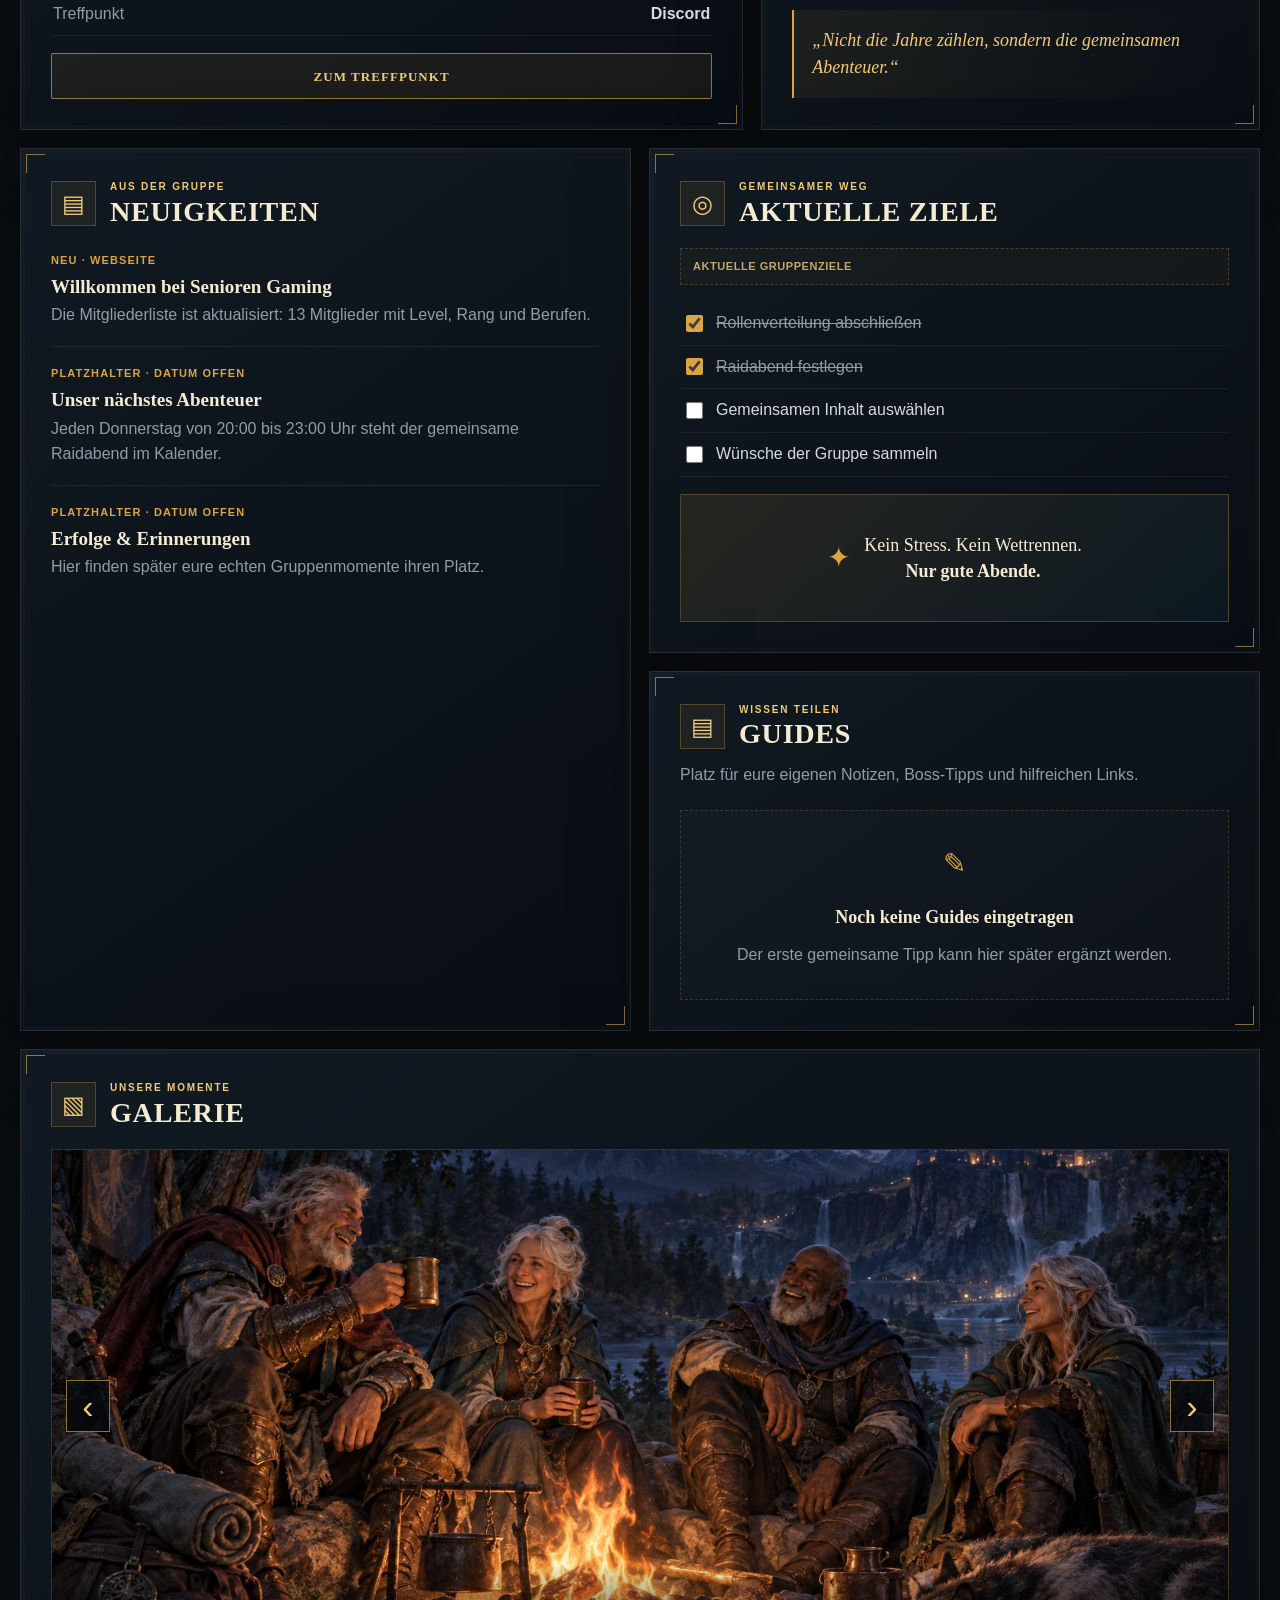
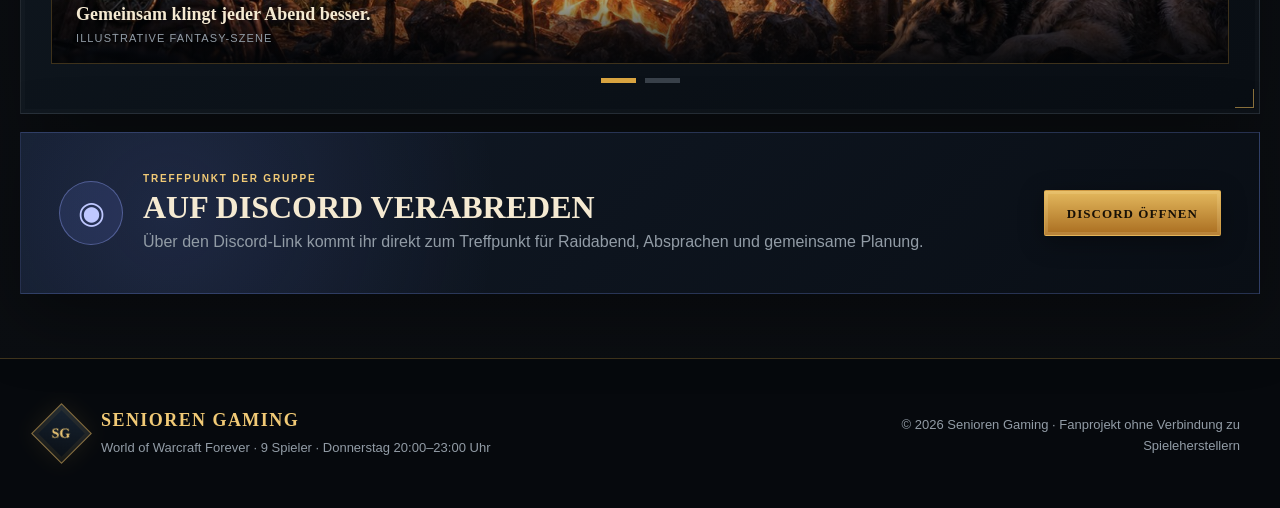
==== commit 3656f4d4: "Mitgliederzahlen nur ab Level 20 zählen Co-Authored-By: Claude Opus 5.5 <noreply@anthropic.com> Clau" ====
--- a/seniorengaming/site/index.html
+++ b/seniorengaming/site/index.html
@@ -7,7 +7,7 @@
      Netlify hosting facts for this site: static/SSR served via Netlify Edge. -->
   <meta name="viewport" content="width=device-width, initial-scale=1">
   <meta name="theme-color" content="#090d12">
-  <meta name="description" content="Senioren Gaming – World of Warcraft Forever: 13 Gefährten, Raidabend am Donnerstag und entspannte gemeinsame Abenteuer.">
+  <meta name="description" content="Senioren Gaming – World of Warcraft Forever: Gemeinsame Abenteuer, Raidabend am Donnerstag und entspannte gemeinsame Abenteuer.">
   <title>Senioren Gaming – World of Warcraft Forever</title>
   <link rel="icon" type="image/svg+xml" href="data:image/svg+xml,%3Csvg xmlns='http://www.w3.org/2000/svg' viewBox='0 0 64 64'%3E%3Crect width='64' height='64' rx='12' fill='%23090d12'/%3E%3Cpath d='M32 7 46 16l7 16-7 16-14 9-14-9-7-16 7-16Z' fill='none' stroke='%23d9a441' stroke-width='4'/%3E%3Cpath d='m22 38 10-20 10 20-10-5Z' fill='%23d9a441'/%3E%3C/svg%3E">
   <link rel="preload" href="assets/hero.jpg" as="image">
@@ -44,7 +44,7 @@
     <section class="hero" id="start" aria-labelledby="hero-title">
       <div class="hero-shade"></div>
       <div class="hero-content reveal">
-        <p class="eyebrow"><span></span> 13 Gefährten · Eine Gilde <span></span></p>
+        <p class="eyebrow"><span></span> <span id="hero-count">11</span> Gefährten · Eine Gilde <span></span></p>
         <div class="crest" aria-hidden="true"><span>SG</span></div>
         <h1 id="hero-title">Senioren <em>Gaming</em></h1>
         <p class="hero-kicker">World of Warcraft Forever</p>
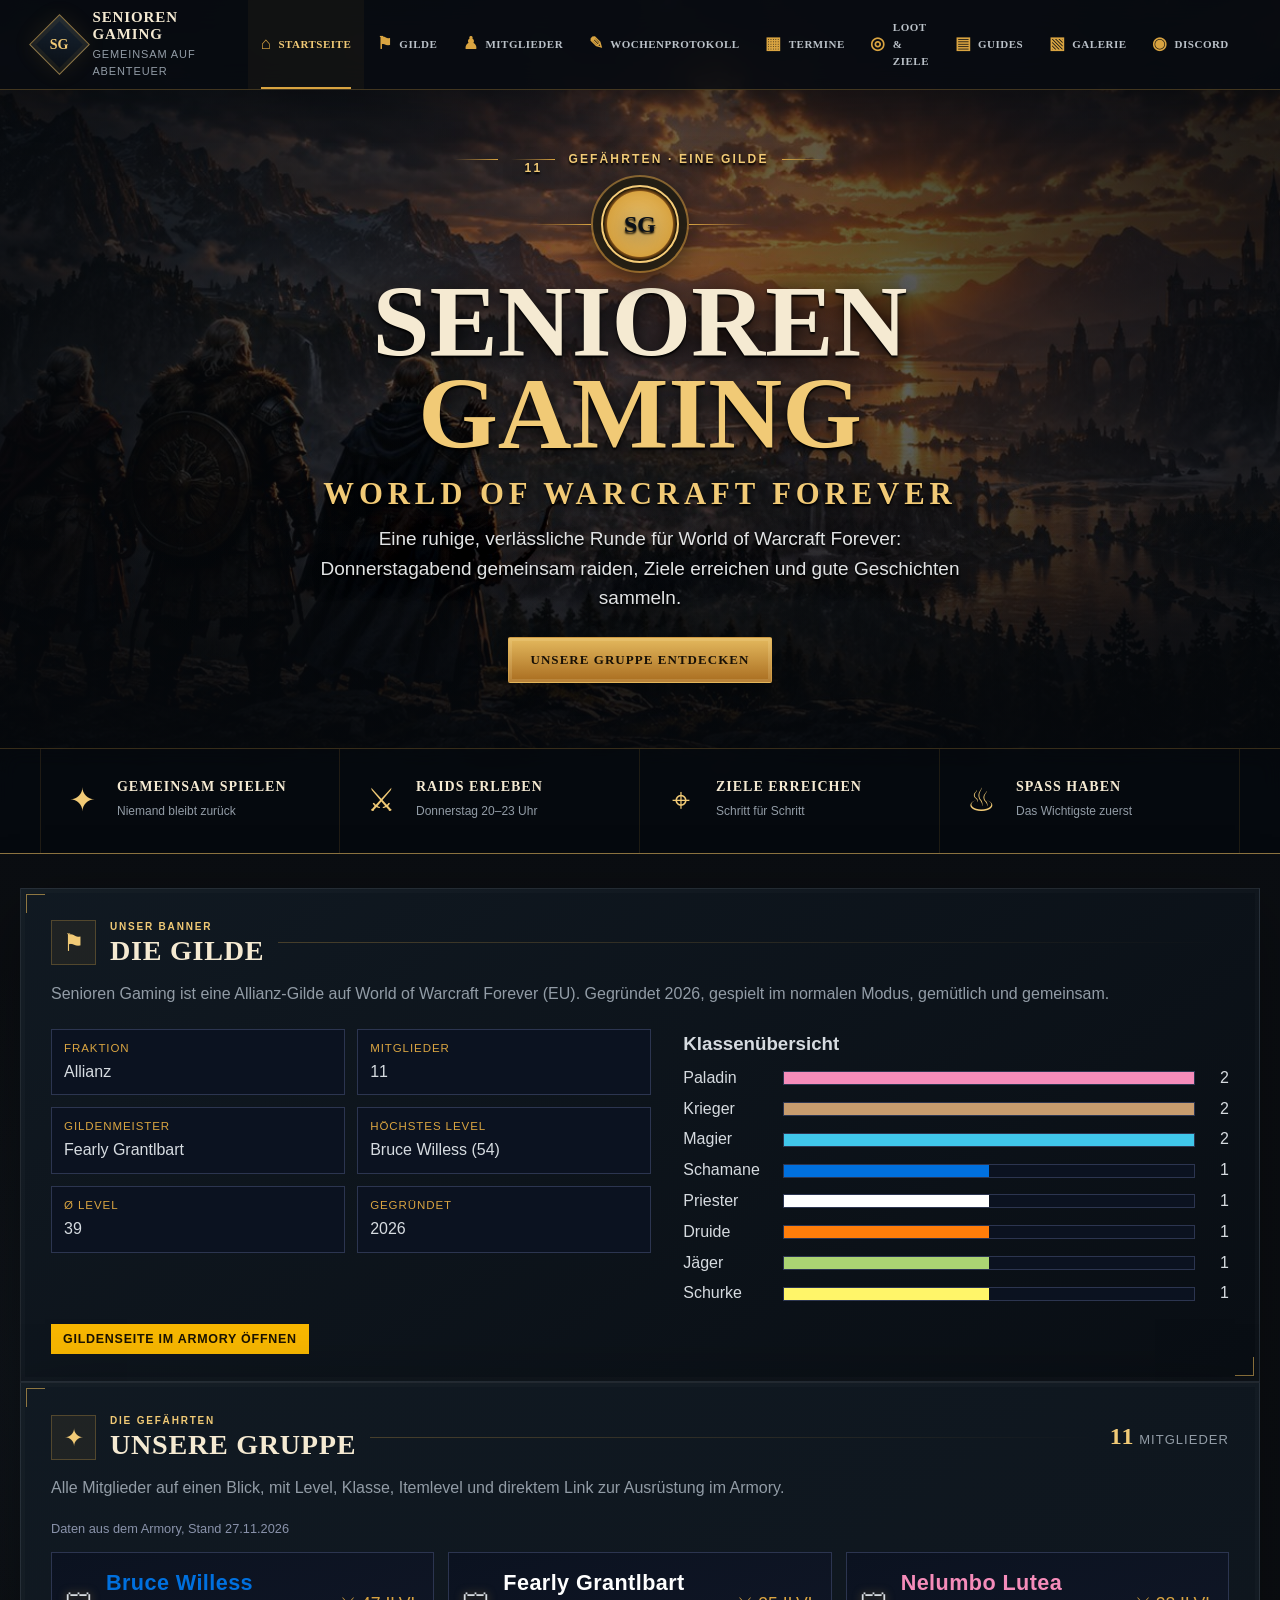
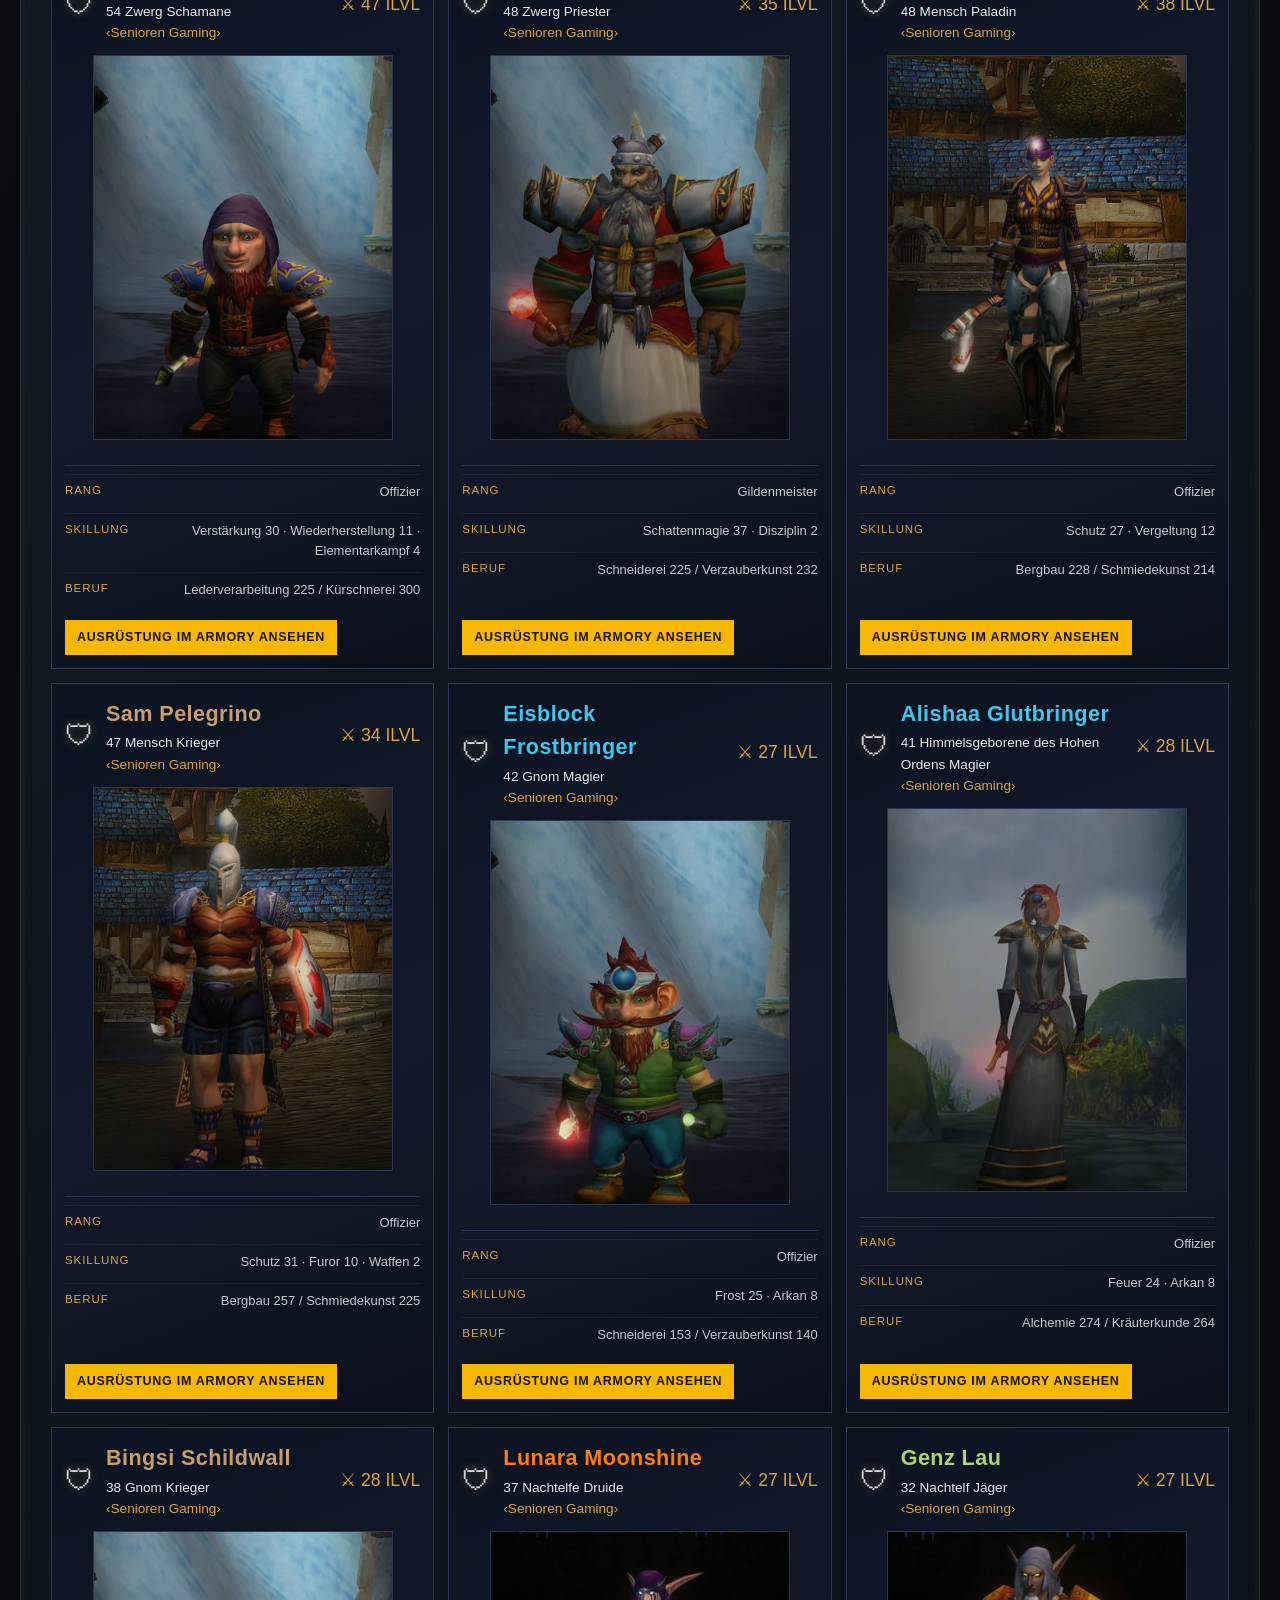
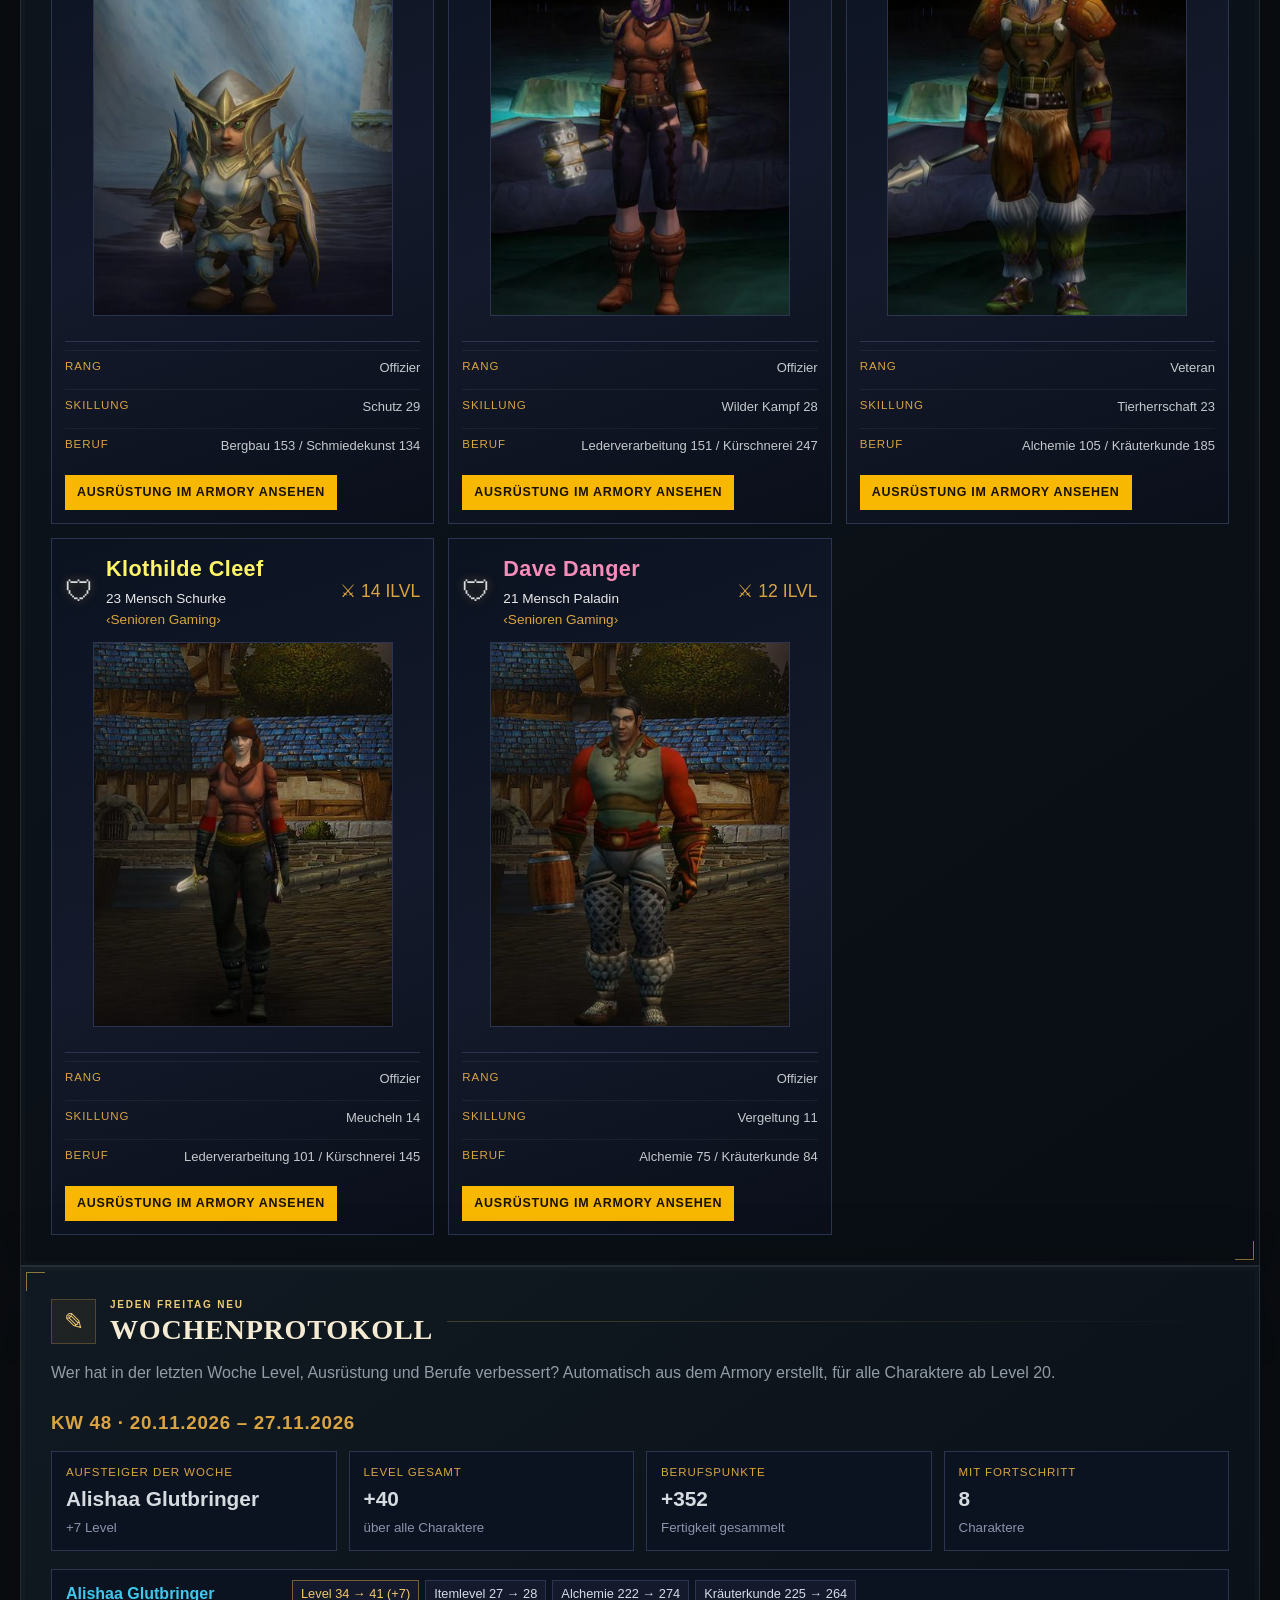
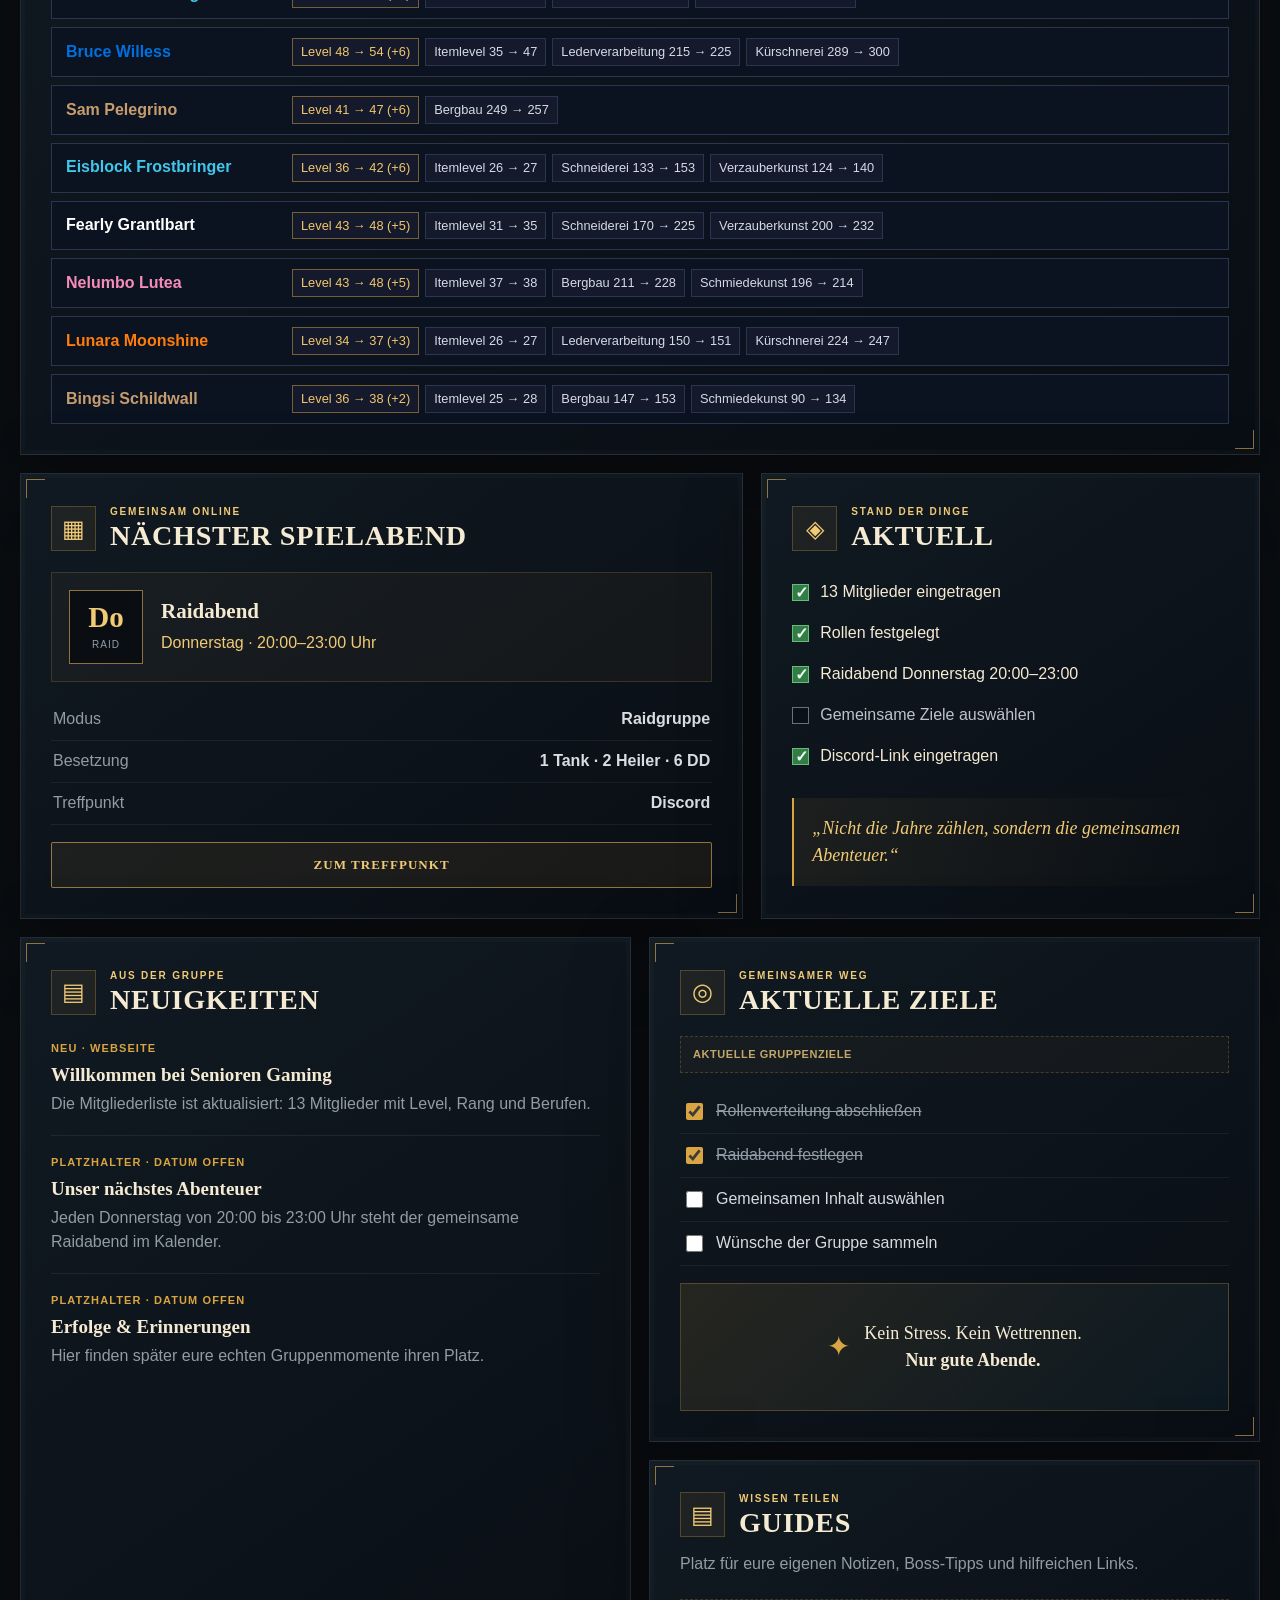
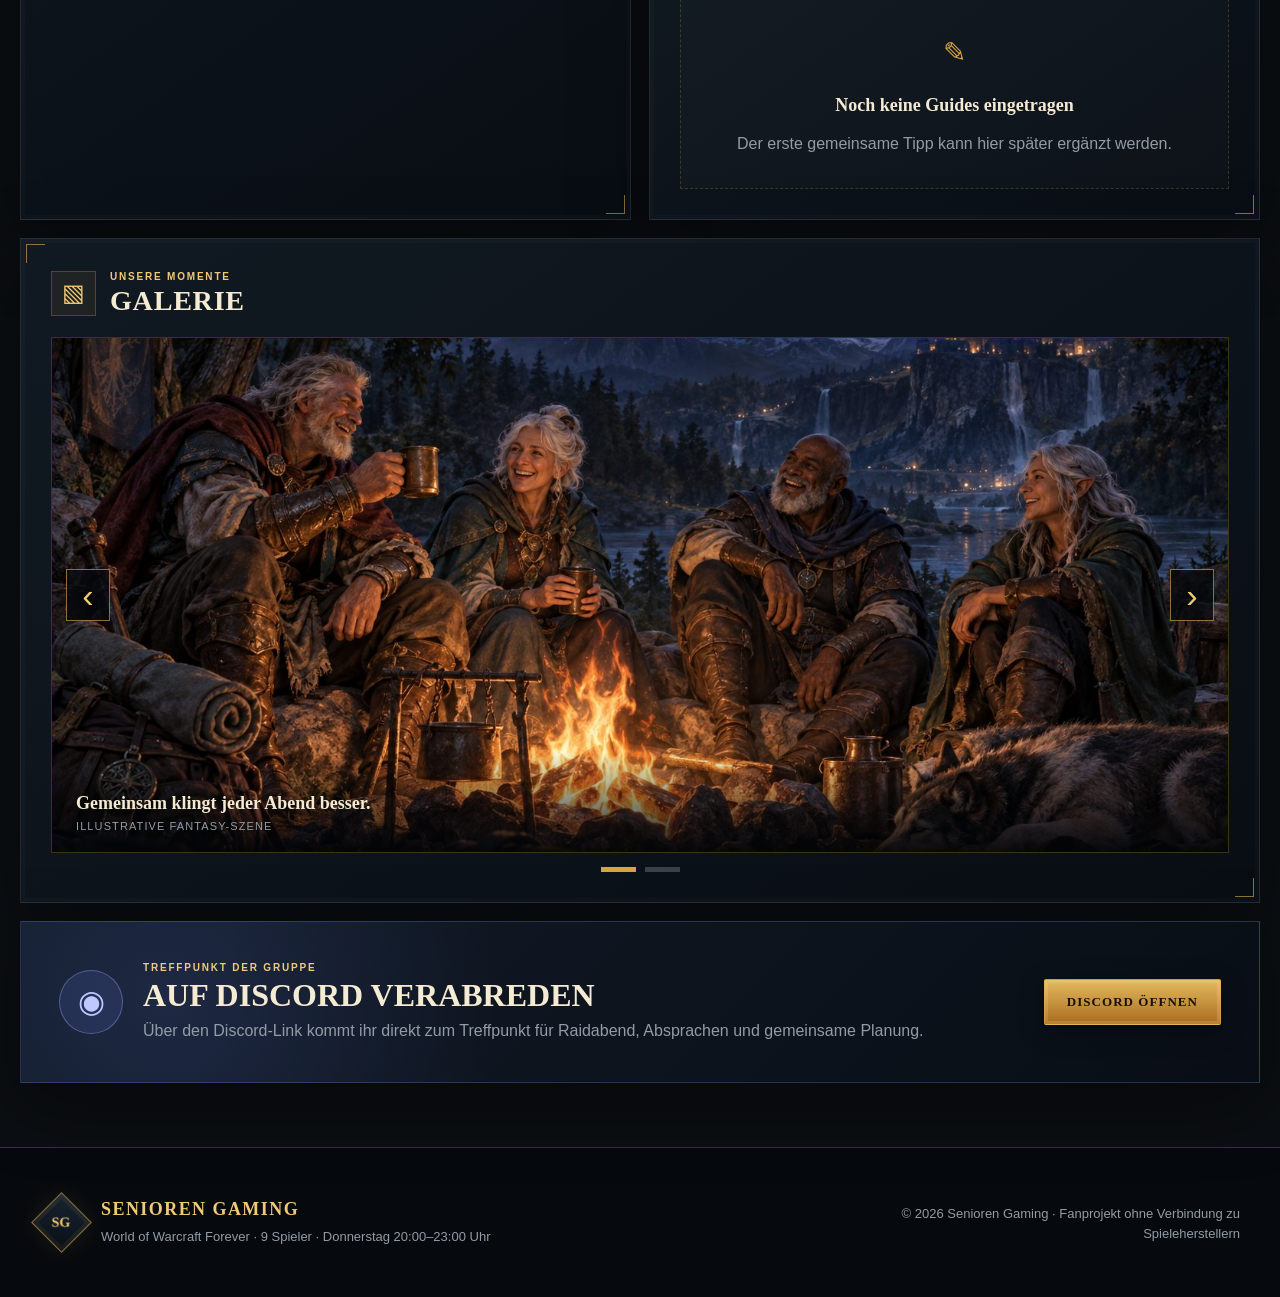
==== commit f5ce545a: "Wochenprotokoll auf der Homepage Co-Authored-By: Claude Opus 5.5 <noreply@anthropic.com> Claude-Sess" ====
--- a/seniorengaming/site/index.html
+++ b/seniorengaming/site/index.html
@@ -32,6 +32,7 @@
       <a class="active" href="#start"><span aria-hidden="true">⌂</span> Startseite</a>
       <a href="#gilde"><span aria-hidden="true">⚑</span> Gilde</a>
       <a href="#mitglieder"><span aria-hidden="true">♟</span> Mitglieder</a>
+      <a href="#wochenprotokoll"><span aria-hidden="true">✎</span> Wochenprotokoll</a>
       <a href="#termine"><span aria-hidden="true">▦</span> Termine</a>
       <a href="#ziele"><span aria-hidden="true">◎</span> Loot &amp; Ziele</a>
       <a href="#guides"><span aria-hidden="true">▤</span> Guides</a>
@@ -97,6 +98,19 @@
 
         <div class="member-grid" id="charaktere">
         </div>
+      </section>
+
+      <section class="panel protocol-panel reveal" id="wochenprotokoll" aria-labelledby="protocol-title">
+        <div class="section-heading">
+          <span class="heading-icon" aria-hidden="true">✎</span>
+          <div>
+            <p class="section-kicker">Jeden Freitag neu</p>
+            <h2 id="protocol-title">Wochenprotokoll</h2>
+          </div>
+          <span class="heading-rule"></span>
+        </div>
+        <p class="section-intro">Wer hat in der letzten Woche Level, Ausrüstung und Berufe verbessert? Automatisch aus dem Armory erstellt, für alle Charaktere ab Level 20.</p>
+        <div id="protokoll-inhalt"><p class="wp-empty">Wochenprotokoll wird geladen …</p></div>
       </section>
 
       <div class="dashboard-row">
@@ -229,6 +243,7 @@
 
   <script src="script.js"></script>
   <script src="members.js"></script>
+  <script src="protocol.js"></script>
   <noscript><p style="text-align:center;padding:16px">Für die Mitgliederliste wird JavaScript benötigt.</p></noscript>
 </body>
 </html>
--- a/seniorengaming/site/armory-style.css
+++ b/seniorengaming/site/armory-style.css
@@ -37,3 +37,20 @@
 @media (max-width: 760px) { .guild-grid { grid-template-columns: 1fr; } .guild-grid .guild-facts { grid-template-columns: repeat(2, minmax(0, 1fr)); } }
 .arm-pic-render img { object-fit: contain; object-position: center bottom; }
 .arm-updated { color: #8a93ab; font-size: .8rem; margin-top: -4px; }
+
+.wp-title { margin: 8px 0 14px; color: #d9a441; letter-spacing: .04em; }
+.wp-stats { display: grid; grid-template-columns: repeat(auto-fit, minmax(170px, 1fr)); gap: 12px; margin-bottom: 18px; }
+.wp-stat { background: #0b1220; border: 1px solid #2c3550; padding: 12px 14px; display: grid; gap: 2px; min-width: 0; }
+.wp-stat-label { color: #d9a441; text-transform: uppercase; font-size: .72rem; letter-spacing: .08em; }
+.wp-stat strong { font-size: 1.3rem; overflow-wrap: anywhere; }
+.wp-stat small { color: #8a93ab; }
+.wp-list { list-style: none; margin: 0; padding: 0; display: grid; gap: 8px; }
+.wp-row { display: grid; grid-template-columns: minmax(150px, 210px) 1fr; gap: 8px 16px; align-items: center; padding: 10px 14px; background: #0b1220; border: 1px solid #2c3550; }
+.wp-name { font-weight: 700; overflow-wrap: anywhere; }
+.wp-chips { display: flex; flex-wrap: wrap; gap: 6px; min-width: 0; }
+.wp-chip { font-size: .8rem; padding: 3px 8px; border: 1px solid #2c3550; background: #141a2b; color: #d6dae6; font-variant-numeric: tabular-nums; }
+.wp-chip-strong { border-color: #d9a44180; color: #f2c66d; }
+.wp-old { margin-top: 14px; border-top: 1px solid #2c3550; padding-top: 10px; }
+.wp-old summary { cursor: pointer; color: #d9a441; padding: 6px 0; }
+.wp-empty { color: #8a93ab; }
+@media (max-width: 600px) { .wp-row { grid-template-columns: 1fr; } }
